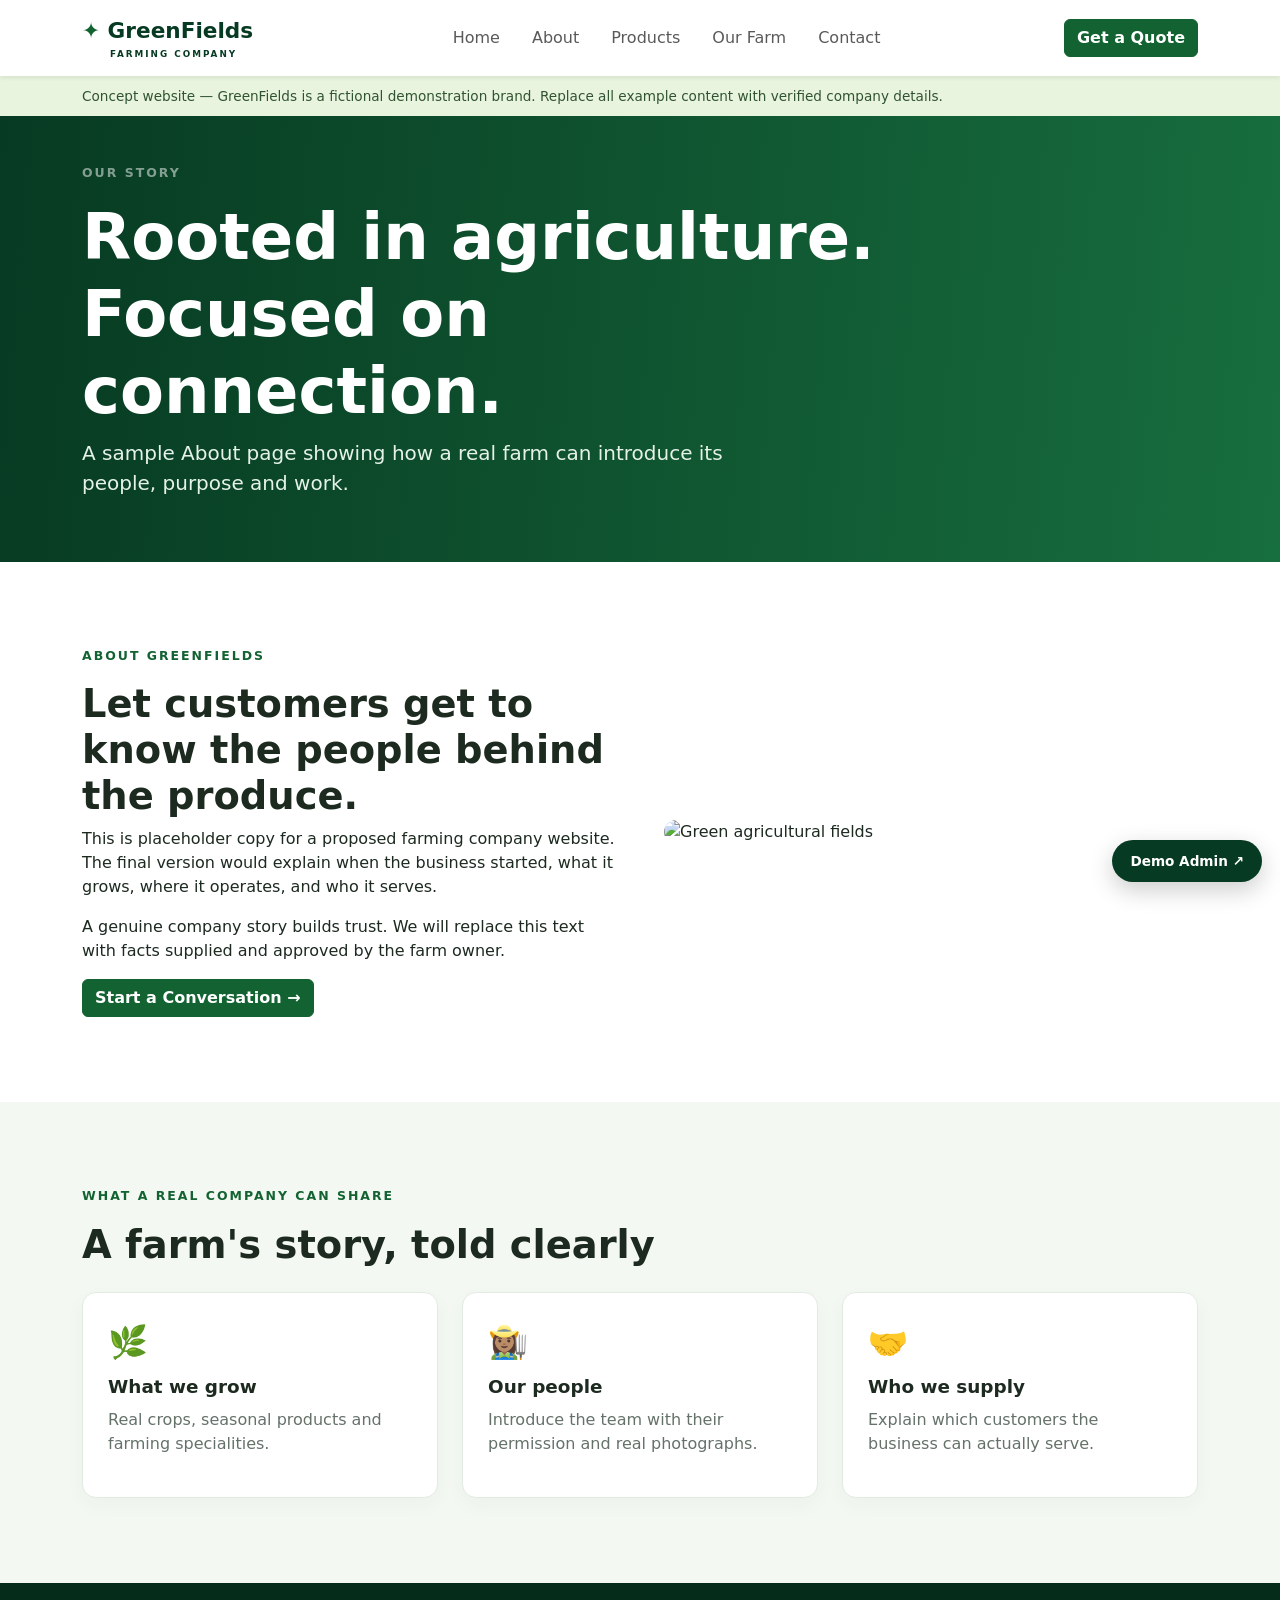
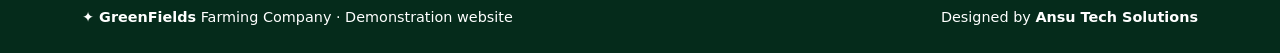
==== about.html @ 90f20acd "Add files via upload" ====
<!doctype html><html lang="en"><head><meta charset="utf-8"><meta name="viewport" content="width=device-width,initial-scale=1"><meta name="description" content="GreenFields Farming Company demonstration website — sample content only."><title>About Us | GreenFields Farming Company</title><link href="https://cdn.jsdelivr.net/npm/bootstrap@5.3.3/dist/css/bootstrap.min.css" rel="stylesheet"><link rel="stylesheet" href="styles.css"></head><body><nav class="navbar navbar-expand-lg bg-white sticky-top shadow-sm"><div class="container"><a class="navbar-brand fw-bold" href="index.html"><span class="leaf">✦</span> GreenFields <small>FARMING COMPANY</small></a><button class="navbar-toggler" type="button" data-bs-toggle="collapse" data-bs-target="#menu" aria-controls="menu" aria-expanded="false" aria-label="Toggle navigation"><span class="navbar-toggler-icon"></span></button><div class="collapse navbar-collapse" id="menu"><ul class="navbar-nav mx-auto gap-lg-3"><li class="nav-item"><a class="nav-link" href="index.html">Home</a></li><li class="nav-item"><a class="nav-link" href="about.html">About</a></li><li class="nav-item"><a class="nav-link" href="products.html">Products</a></li><li class="nav-item"><a class="nav-link" href="farm.html">Our Farm</a></li><li class="nav-item"><a class="nav-link" href="contact.html">Contact</a></li></ul><a href="index.html#contact" class="btn btn-green">Get a Quote</a></div></div></nav><main><div class="demo-ribbon"><div class="container">Concept website — GreenFields is a fictional demonstration brand. Replace all example content with verified company details.</div></div><section class="inner-hero"><div class="container py-5"><p class="section-label text-white-50">OUR STORY</p><h1>Rooted in agriculture.<br>Focused on connection.</h1><p class="lead">A sample About page showing how a real farm can introduce its people, purpose and work.</p></div></section><section class="section"><div class="container"><div class="row align-items-center g-5"><div class="col-lg-6"><p class="section-label">ABOUT GREENFIELDS</p><h2>Let customers get to know the people behind the produce.</h2><p>This is placeholder copy for a proposed farming company website. The final version would explain when the business started, what it grows, where it operates, and who it serves.</p><p>A genuine company story builds trust. We will replace this text with facts supplied and approved by the farm owner.</p><a href="contact.html" class="btn btn-green">Start a Conversation →</a></div><div class="col-lg-6"><img class="feature-photo" src="https://images.unsplash.com/photo-1500382017468-9049fed747ef?auto=format&fit=crop&w=1100&q=85" alt="Green agricultural fields" loading="lazy"></div></div></div></section><section class="section bg-soft"><div class="container"><p class="section-label">WHAT A REAL COMPANY CAN SHARE</p><h2 class="mb-4">A farm's story, told clearly</h2><div class="row g-4"><div class="col-md-4"><div class="info-tile"><span>🌿</span><h3>What we grow</h3><p>Real crops, seasonal products and farming specialities.</p></div></div><div class="col-md-4"><div class="info-tile"><span>👩🏽‍🌾</span><h3>Our people</h3><p>Introduce the team with their permission and real photographs.</p></div></div><div class="col-md-4"><div class="info-tile"><span>🤝</span><h3>Who we supply</h3><p>Explain which customers the business can actually serve.</p></div></div></div></div></section></main><footer class="py-4"><div class="container d-flex flex-wrap justify-content-between gap-2"><span><strong>✦ GreenFields</strong> Farming Company · Demonstration website</span><span>Designed by <strong>Ansu Tech Solutions</strong></span></div></footer><script src="https://cdn.jsdelivr.net/npm/bootstrap@5.3.3/dist/js/bootstrap.bundle.min.js"></script><div class="admin-entry"><a href="admin-login.html" aria-label="Open demonstration admin dashboard">Demo Admin ↗</a></div></body></html>
---- styles.css ----
:root{--green:#126331;--deep:#073a22;--soft:#f4f8f3}html{scroll-behavior:smooth;scroll-padding-top:80px}body{font-family:system-ui,-apple-system,"Segoe UI",sans-serif;color:#1d2a20}.navbar{min-height:76px}.navbar-brand{color:var(--deep);font-size:1.35rem}.navbar-brand small{display:block;font-size:.55rem;letter-spacing:2px;margin-left:28px}.leaf,.text-green{color:var(--green)}.btn-green{background:var(--green);color:white;border:1px solid var(--green);font-weight:600}.btn-green:hover{background:var(--deep);color:#fff}.nav-link{font-weight:500}.hero{background:url('https://images.unsplash.com/photo-1500382017468-9049fed747ef?auto=format&fit=crop&w=1900&q=85') center/cover}.hero-shade{background:linear-gradient(90deg,rgba(0,29,15,.85),rgba(0,30,12,.43))}.min-vh-hero{min-height:520px}.hero h1{font-size:clamp(2.5rem,5vw,4.8rem);font-weight:800;line-height:1.1;color:#fff}.hero .lead{max-width:640px;color:#f2f6f2}.eyebrow,.section-label{font-size:.78rem;font-weight:800;letter-spacing:2px;color:var(--green)}.eyebrow{color:#dcf5de}.benefits{background:white}.benefits p{font-size:.86rem;color:#68736c;margin:.3rem 0 0}.section{padding:85px 0}.section h2{font-weight:800;font-size:clamp(2rem,3vw,2.8rem)}.bg-soft{background:var(--soft)}.bg-deep{background:var(--deep)}.product-card{background:white;border-radius:13px;overflow:hidden;box-shadow:0 8px 26px rgba(17,53,27,.08);height:100%;transition:transform .2s}.product-card:hover{transform:translateY(-5px)}.product-card img{width:100%;height:190px;object-fit:cover}.product-card .content{padding:20px}.product-card h3{font-size:1.15rem;font-weight:750}.product-card p{color:#69736a;font-size:.92rem}.about-photo{width:100%;height:420px;object-fit:cover;border-radius:15px}.audience{border:1px solid #ffffff30;border-radius:12px;padding:23px;height:100%;font-size:2rem}.audience h3{font-size:1.12rem;font-weight:750;margin-top:15px}.audience p{font-size:.85rem;color:#d2e5d7;margin-bottom:0}.quote-form{background:white;border-radius:14px;padding:30px;box-shadow:0 8px 30px #173d2110}.form-control,.form-select{padding:12px}.contact-note{background:#e5f2e7;padding:15px;border-radius:8px;font-size:.9rem}footer{background:#052b1b;color:white;font-size:.9rem}@media(max-width:767px){.section{padding:55px 0}.min-vh-hero{min-height:470px}.about-photo{height:280px}.quote-form{padding:20px}.product-card img{height:155px}}

.catalog-banner{background:linear-gradient(90deg,rgba(2,34,16,.9),rgba(2,34,16,.35)),url('https://images.unsplash.com/photo-1542838132-92c53300491e?auto=format&fit=crop&w=1800&q=85') center/cover}.catalog-banner .container{min-height:235px}.detail-image{width:100%;height:460px;object-fit:cover;border-radius:18px;box-shadow:0 12px 35px #143d2218}@media(max-width:767px){.detail-image{height:300px}}

.demo-ribbon{background:#e9f4df;color:#305331;padding:10px 0;font-size:.85rem}.inner-hero{background:linear-gradient(95deg,#073a22,#176e3e);color:white}.inner-hero h1{font-size:clamp(2.4rem,5vw,4.2rem);font-weight:800;max-width:800px}.inner-hero .lead{max-width:690px;color:#e5f2e8}.farm-hero{background:linear-gradient(90deg,rgba(3,42,20,.91),rgba(3,42,20,.55)),url('https://images.unsplash.com/photo-1500382017468-9049fed747ef?auto=format&fit=crop&w=1600&q=85') center/cover}.feature-photo{width:100%;height:430px;object-fit:cover;border-radius:16px}.gallery-photo{width:100%;height:320px;object-fit:cover;border-radius:15px}.info-tile{height:100%;padding:25px;background:white;border:1px solid #e2ebe2;border-radius:14px;box-shadow:0 7px 20px #143d2109}.info-tile span{font-size:2rem}.info-tile h3{font-size:1.15rem;font-weight:750;margin:10px 0}.info-tile p{color:#657269}.nav-link:hover,.nav-link:focus{color:var(--green)}@media(max-width:767px){.feature-photo{height:280px}.gallery-photo{height:220px}}

.admin-entry{position:fixed;bottom:18px;right:18px;z-index:1050}.admin-entry a{display:block;background:#073a22;color:#fff;text-decoration:none;padding:11px 18px;border-radius:30px;box-shadow:0 8px 24px #0003;font-size:.85rem;font-weight:700}.admin-login-body,.admin-body{background:#f4f7f3}.login-panel{background:white;padding:38px;border-radius:22px;box-shadow:0 18px 65px #0b3a1918;max-width:470px;width:100%}.admin-shell{display:flex;min-height:100vh}.admin-sidebar{width:250px;background:#083b26;color:white;padding:28px 16px;flex-shrink:0;position:sticky;top:0;height:100vh}.admin-logo{font-weight:800;font-size:1.3rem;color:#fff;text-decoration:none;display:block;margin:5px 10px 40px}.admin-logo small{display:block;font-size:.55rem;letter-spacing:2px;margin-left:25px}.sidebar-label{color:#9bc5ab;font-size:.7rem;letter-spacing:2px;margin:0 12px 15px}.side-link{display:block;padding:13px 14px;border-radius:10px;color:#cce3d5;text-decoration:none;margin:4px 0}.side-link:hover,.side-link.active{background:#1b6340;color:#fff}.sidebar-foot{position:absolute;bottom:30px;left:28px;color:#a9cdb7;font-size:.75rem}.admin-main{padding:38px 4%;flex:1;min-width:0;max-width:1500px}.admin-top{display:flex;justify-content:space-between;align-items:center;margin-bottom:24px;gap:15px}.admin-top h1{font-size:2.15rem;font-weight:800;margin:6px 0}.admin-avatar{background:#d9eadb;color:#135b34;padding:14px;border-radius:50%;font-weight:800}.stat-card,.admin-table-wrap,.admin-product,.activity-card{background:#fff;border:1px solid #e3ece4;border-radius:15px;box-shadow:0 5px 18px #143d2108}.stat-card{padding:24px}.stat-card span,.stat-card small{display:block;color:#64766a;font-size:.83rem}.stat-card strong{display:block;font-size:2.4rem;color:#0e5131;margin:8px 0}.admin-section{margin-top:40px;scroll-margin-top:20px}.admin-section h2{font-size:1.35rem;font-weight:800}.admin-table-wrap{overflow:hidden}.admin-table-wrap th{background:#f1f7f1;font-size:.8rem;color:#526b58;padding:15px}.admin-table-wrap td{padding:14px;font-size:.86rem}.status-select{min-width:118px}.admin-product{padding:23px;height:100%}.admin-product h3{font-size:1.12rem;font-weight:750}.admin-product p{color:#68776c;font-size:.87rem}.admin-product a{color:#126331;font-weight:650}.activity-card{padding:20px}.activity-item{padding:13px;border-bottom:1px solid #edf1ed}.activity-item:last-child{border:0}.activity-item strong,.activity-item small{display:block}.activity-item small{color:#718077;margin-top:5px}@media(max-width:900px){.admin-shell{display:block}.admin-sidebar{width:100%;height:auto;position:static;padding:15px}.admin-logo{margin:0 0 12px}.sidebar-label,.sidebar-foot{display:none}.side-link{display:inline-block;padding:9px;margin:2px}.admin-main{padding:25px 16px}.admin-top h1{font-size:1.65rem}}
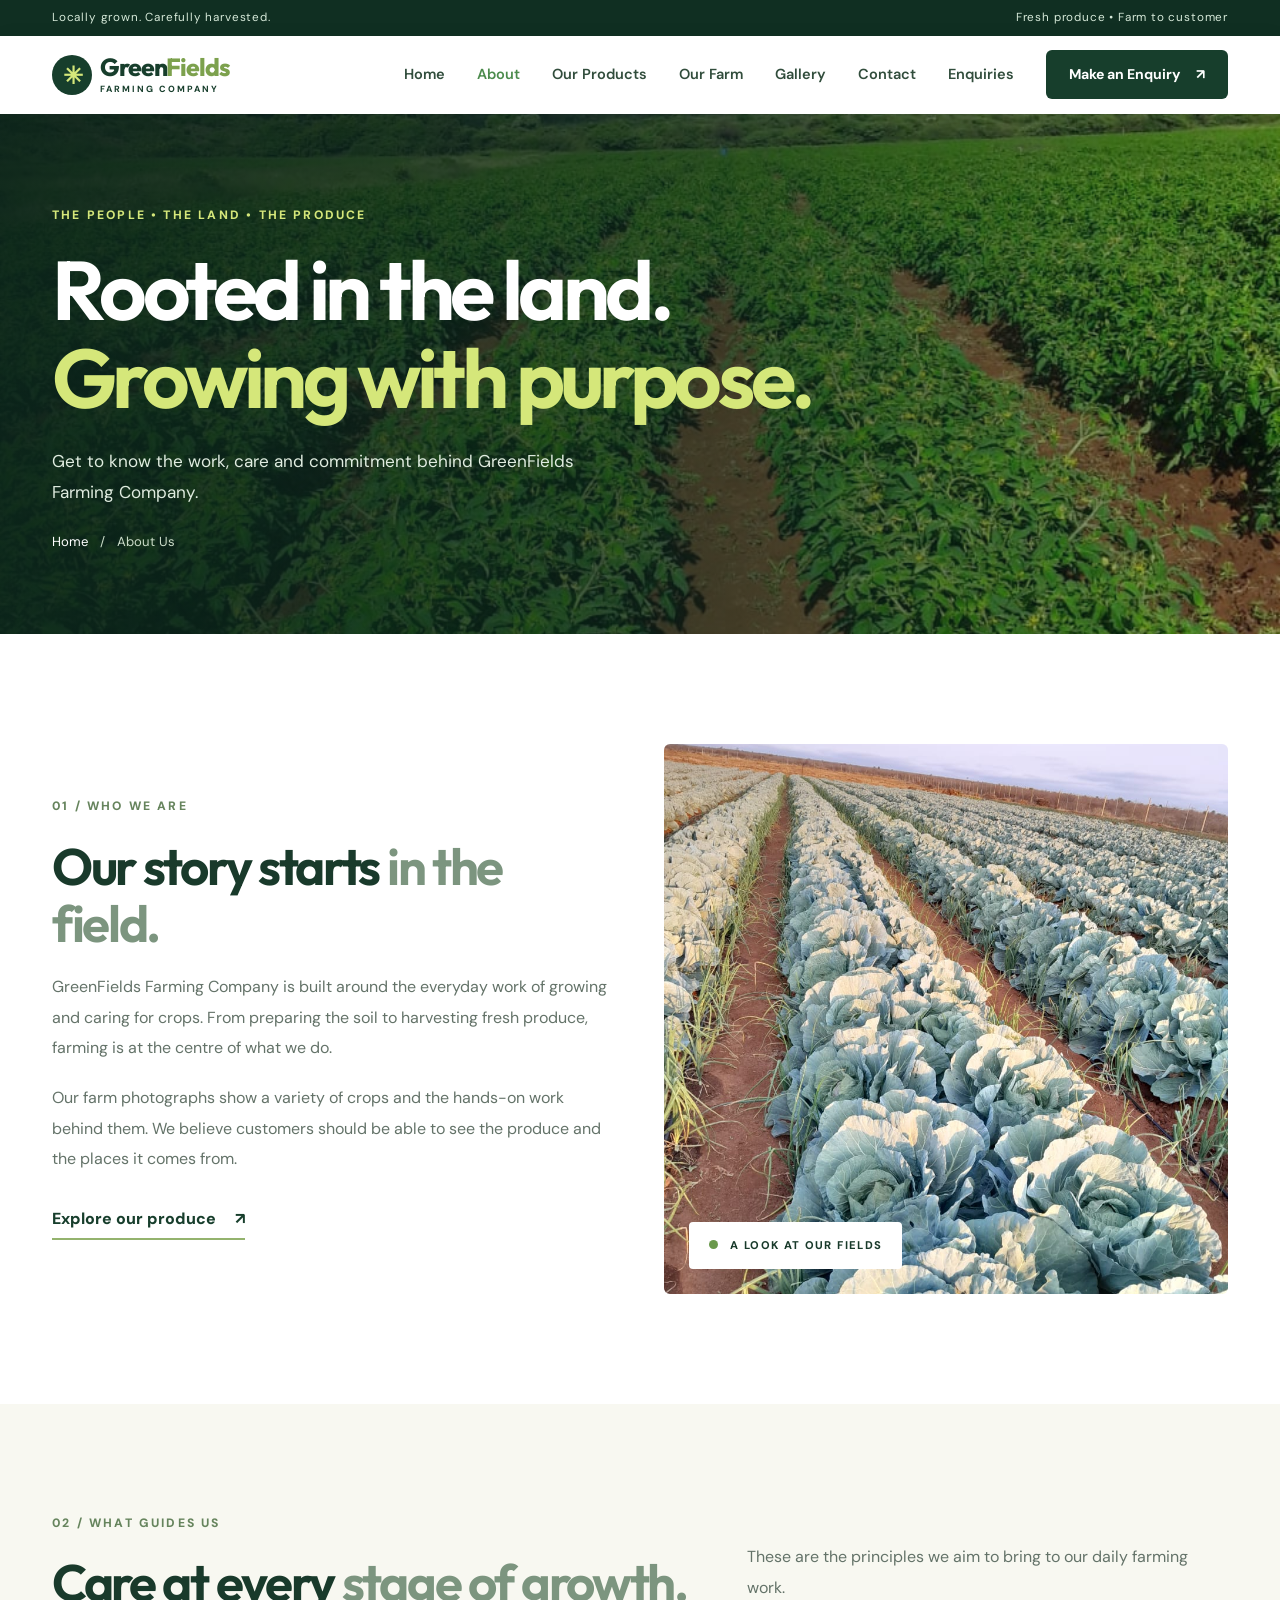
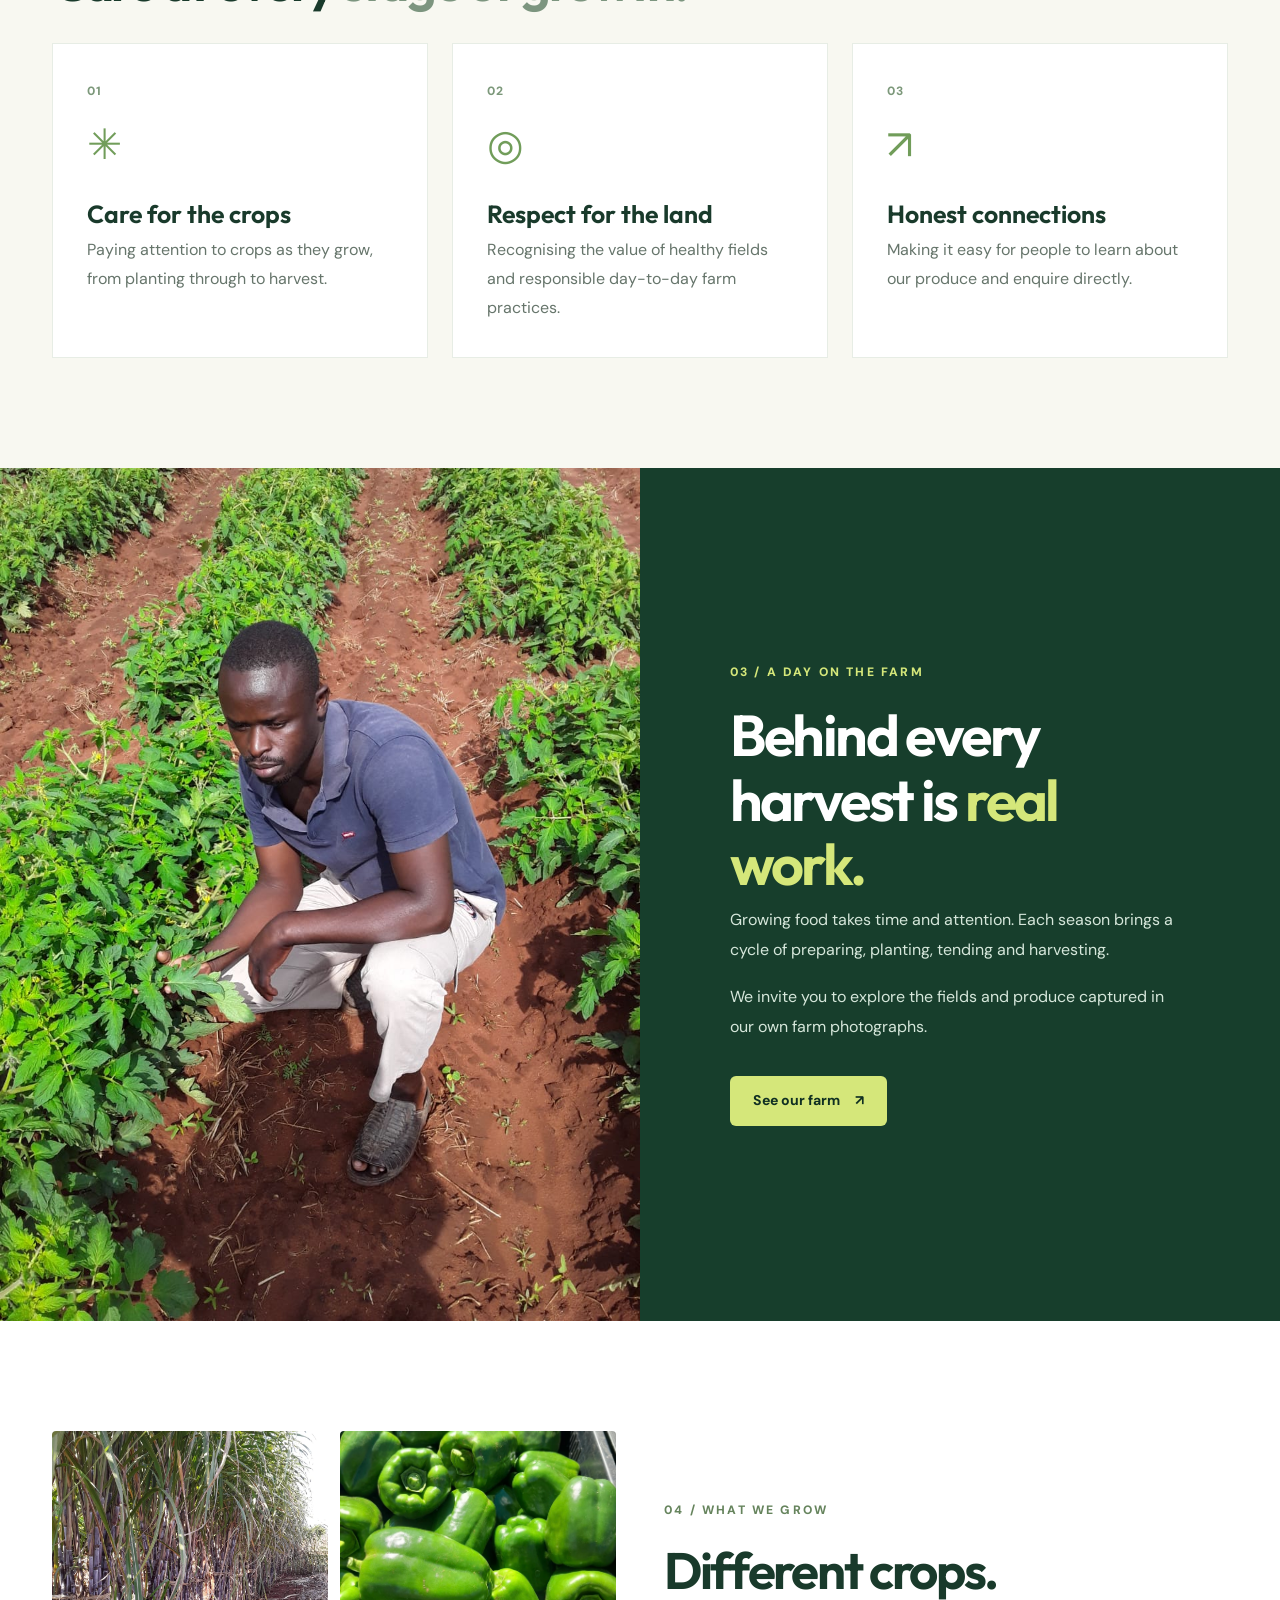
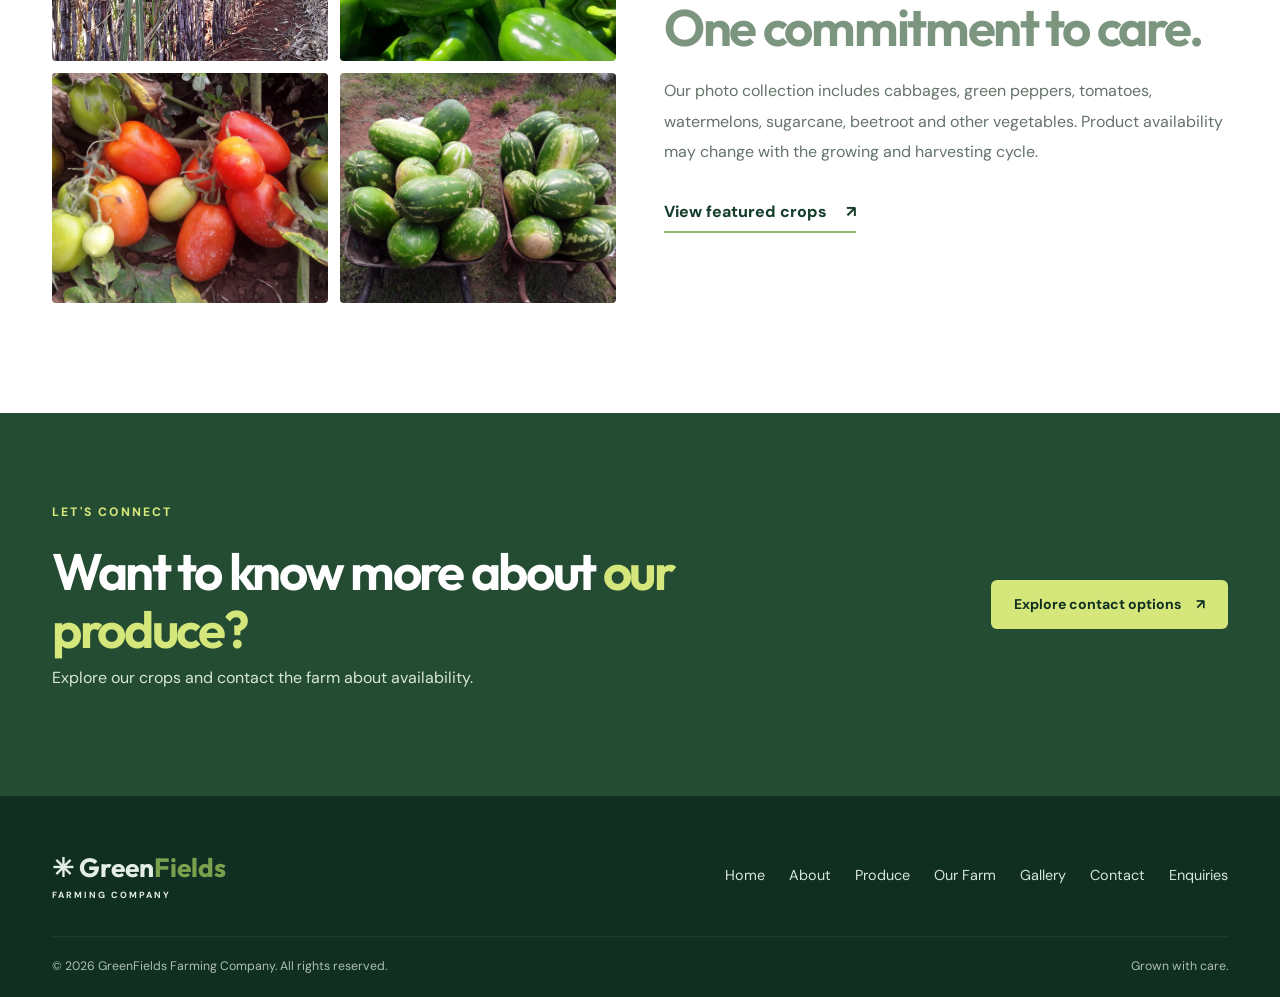
==== commit 77c908aa: "Add files via upload" ====
--- a/about.html
+++ b/about.html
@@ -1 +1,13 @@
-<!doctype html><html lang="en"><head><meta charset="utf-8"><meta name="viewport" content="width=device-width,initial-scale=1"><meta name="description" content="GreenFields Farming Company demonstration website — sample content only."><title>About Us | GreenFields Farming Company</title><link href="https://cdn.jsdelivr.net/npm/bootstrap@5.3.3/dist/css/bootstrap.min.css" rel="stylesheet"><link rel="stylesheet" href="styles.css"></head><body><nav class="navbar navbar-expand-lg bg-white sticky-top shadow-sm"><div class="container"><a class="navbar-brand fw-bold" href="index.html"><span class="leaf">✦</span> GreenFields <small>FARMING COMPANY</small></a><button class="navbar-toggler" type="button" data-bs-toggle="collapse" data-bs-target="#menu" aria-controls="menu" aria-expanded="false" aria-label="Toggle navigation"><span class="navbar-toggler-icon"></span></button><div class="collapse navbar-collapse" id="menu"><ul class="navbar-nav mx-auto gap-lg-3"><li class="nav-item"><a class="nav-link" href="index.html">Home</a></li><li class="nav-item"><a class="nav-link" href="about.html">About</a></li><li class="nav-item"><a class="nav-link" href="products.html">Products</a></li><li class="nav-item"><a class="nav-link" href="farm.html">Our Farm</a></li><li class="nav-item"><a class="nav-link" href="contact.html">Contact</a></li></ul><a href="index.html#contact" class="btn btn-green">Get a Quote</a></div></div></nav><main><div class="demo-ribbon"><div class="container">Concept website — GreenFields is a fictional demonstration brand. Replace all example content with verified company details.</div></div><section class="inner-hero"><div class="container py-5"><p class="section-label text-white-50">OUR STORY</p><h1>Rooted in agriculture.<br>Focused on connection.</h1><p class="lead">A sample About page showing how a real farm can introduce its people, purpose and work.</p></div></section><section class="section"><div class="container"><div class="row align-items-center g-5"><div class="col-lg-6"><p class="section-label">ABOUT GREENFIELDS</p><h2>Let customers get to know the people behind the produce.</h2><p>This is placeholder copy for a proposed farming company website. The final version would explain when the business started, what it grows, where it operates, and who it serves.</p><p>A genuine company story builds trust. We will replace this text with facts supplied and approved by the farm owner.</p><a href="contact.html" class="btn btn-green">Start a Conversation →</a></div><div class="col-lg-6"><img class="feature-photo" src="https://images.unsplash.com/photo-1500382017468-9049fed747ef?auto=format&fit=crop&w=1100&q=85" alt="Green agricultural fields" loading="lazy"></div></div></div></section><section class="section bg-soft"><div class="container"><p class="section-label">WHAT A REAL COMPANY CAN SHARE</p><h2 class="mb-4">A farm's story, told clearly</h2><div class="row g-4"><div class="col-md-4"><div class="info-tile"><span>🌿</span><h3>What we grow</h3><p>Real crops, seasonal products and farming specialities.</p></div></div><div class="col-md-4"><div class="info-tile"><span>👩🏽‍🌾</span><h3>Our people</h3><p>Introduce the team with their permission and real photographs.</p></div></div><div class="col-md-4"><div class="info-tile"><span>🤝</span><h3>Who we supply</h3><p>Explain which customers the business can actually serve.</p></div></div></div></div></section></main><footer class="py-4"><div class="container d-flex flex-wrap justify-content-between gap-2"><span><strong>✦ GreenFields</strong> Farming Company · Demonstration website</span><span>Designed by <strong>Ansu Tech Solutions</strong></span></div></footer><script src="https://cdn.jsdelivr.net/npm/bootstrap@5.3.3/dist/js/bootstrap.bundle.min.js"></script><div class="admin-entry"><a href="admin-login.html" aria-label="Open demonstration admin dashboard">Demo Admin ↗</a></div></body></html>+<!doctype html>
+<html lang="en"><head><meta charset="utf-8"><meta name="viewport" content="width=device-width, initial-scale=1"><meta name="theme-color" content="#173e2c"><meta name="description" content="Get to know GreenFields Farming Company, our fields, crops and approach to farming."><title>About Us | GreenFields Farming Company</title><link rel="preconnect" href="https://fonts.googleapis.com"><link rel="preconnect" href="https://fonts.gstatic.com" crossorigin><link href="https://fonts.googleapis.com/css2?family=DM+Sans:wght@400;500;600;700&family=Outfit:wght@400;500;600;700;800&display=swap" rel="stylesheet"><link href="https://cdn.jsdelivr.net/npm/bootstrap@5.3.3/dist/css/bootstrap.min.css" rel="stylesheet"><link rel="stylesheet" href="assets/css/styles.css"></head>
+<body><a class="skip-link" href="#main">Skip to content</a>
+<div class="topbar"><div class="container d-flex justify-content-between align-items-center"><span>Locally grown. Carefully harvested.</span><span class="d-none d-sm-inline">Fresh produce • Farm to customer</span></div></div>
+<nav class="navbar navbar-expand-lg sticky-top" aria-label="Main navigation"><div class="container"><a class="navbar-brand d-flex align-items-center gap-2" href="index.html"><span class="brand-icon" aria-hidden="true">✳</span><span>Green<span class="brand-accent">Fields</span><small>FARMING COMPANY</small></span></a><button class="navbar-toggler" type="button" data-bs-toggle="collapse" data-bs-target="#mainNav" aria-controls="mainNav" aria-expanded="false" aria-label="Toggle navigation"><span class="navbar-toggler-icon"></span></button><div class="collapse navbar-collapse" id="mainNav"><ul class="navbar-nav ms-auto align-items-lg-center gap-lg-3"><li class="nav-item"><a class="nav-link" href="index.html">Home</a></li><li class="nav-item"><a class="nav-link active" aria-current="page" href="about.html">About</a></li><li class="nav-item"><a class="nav-link" href="products.html">Our Products</a></li><li class="nav-item"><a class="nav-link" href="farm.html">Our Farm</a></li><li class="nav-item"><a class="nav-link" href="gallery.html">Gallery</a></li><li class="nav-item"><a class="nav-link" href="contact.html">Contact</a></li><li class="nav-item"><a class="nav-link" href="enquiries.html">Enquiries</a></li></ul><a class="btn btn-green ms-lg-4 mt-3 mt-lg-0" href="contact.html#enquiry">Make an Enquiry <span aria-hidden="true">↗</span></a></div></div></nav>
+<main id="main">
+<section class="about-hero"><img src="assets/images/farm-rows.jpg" alt="Rows of crops on the GreenFields farm"><div class="about-hero-shade"></div><div class="container about-hero-inner"><p class="eyebrow light">THE PEOPLE • THE LAND • THE PRODUCE</p><h1>Rooted in the land.<br><em>Growing with purpose.</em></h1><p>Get to know the work, care and commitment behind GreenFields Farming Company.</p><nav aria-label="Breadcrumb"><a href="index.html">Home</a><span aria-hidden="true"> / </span><span aria-current="page">About Us</span></nav></div></section>
+<section class="section-pad"><div class="container"><div class="row align-items-center g-5"><div class="col-lg-6"><p class="eyebrow">01 / WHO WE ARE</p><h2>Our story starts <span>in the field.</span></h2><p class="section-copy">GreenFields Farming Company is built around the everyday work of growing and caring for crops. From preparing the soil to harvesting fresh produce, farming is at the centre of what we do.</p><p class="section-copy">Our farm photographs show a variety of crops and the hands-on work behind them. We believe customers should be able to see the produce and the places it comes from.</p><a class="text-link" href="products.html">Explore our produce <span aria-hidden="true">↗</span></a></div><div class="col-lg-6"><div class="about-photo-wrap"><img src="assets/images/hero-cabbage.jpg" alt="Rows of mature cabbages in the field" loading="lazy"><div class="photo-label"><span class="label-dot"></span> A LOOK AT OUR FIELDS</div></div></div></div></div></section>
+<section class="section-pad about-values"><div class="container"><div class="row align-items-end g-3 mb-4"><div class="col-lg-7"><p class="eyebrow">02 / WHAT GUIDES US</p><h2>Care at every <span>stage of growth.</span></h2></div><div class="col-lg-5"><p class="section-copy">These are the principles we aim to bring to our daily farming work.</p></div></div><div class="row g-4"><div class="col-md-4"><article class="value-card"><span class="value-number">01</span><div class="value-symbol" aria-hidden="true">✳</div><h3>Care for the crops</h3><p>Paying attention to crops as they grow, from planting through to harvest.</p></article></div><div class="col-md-4"><article class="value-card"><span class="value-number">02</span><div class="value-symbol" aria-hidden="true">◎</div><h3>Respect for the land</h3><p>Recognising the value of healthy fields and responsible day-to-day farm practices.</p></article></div><div class="col-md-4"><article class="value-card"><span class="value-number">03</span><div class="value-symbol" aria-hidden="true">↗</div><h3>Honest connections</h3><p>Making it easy for people to learn about our produce and enquire directly.</p></article></div></div></div></section>
+<section class="about-image-story"><div class="story-photo"><img src="assets/images/farmer.jpg" alt="Farm worker caring for crops" loading="lazy"></div><div class="story-copy"><p class="eyebrow light">03 / A DAY ON THE FARM</p><h2>Behind every harvest is <em>real work.</em></h2><p>Growing food takes time and attention. Each season brings a cycle of preparing, planting, tending and harvesting.</p><p>We invite you to explore the fields and produce captured in our own farm photographs.</p><a class="btn btn-lime" href="farm.html">See our farm <span aria-hidden="true">↗</span></a></div></section>
+<section class="section-pad"><div class="container"><div class="row align-items-center g-5"><div class="col-lg-6 order-lg-2"><p class="eyebrow">04 / WHAT WE GROW</p><h2>Different crops.<br><span>One commitment to care.</span></h2><p class="section-copy">Our photo collection includes cabbages, green peppers, tomatoes, watermelons, sugarcane, beetroot and other vegetables. Product availability may change with the growing and harvesting cycle.</p><a href="products.html" class="text-link">View featured crops <span aria-hidden="true">↗</span></a></div><div class="col-lg-6 order-lg-1"><div class="about-crop-grid"><img src="assets/images/sugarcane.jpg" alt="Sugarcane growing in the field" loading="lazy"><img src="assets/images/peppers.jpg" alt="Fresh green peppers after harvest" loading="lazy"><img src="assets/images/tomatoes.jpg" alt="Tomatoes growing on the plant" loading="lazy"><img src="assets/images/watermelons.jpg" alt="Harvested watermelons" loading="lazy"></div></div></div></div></section>
+<section class="contact-section"><div class="container"><div class="row align-items-center g-4"><div class="col-lg-8"><p class="eyebrow light">LET'S CONNECT</p><h2>Want to know more about <em>our produce?</em></h2><p>Explore our crops and contact the farm about availability.</p></div><div class="col-lg-4 text-lg-end"><a class="btn btn-lime" href="contact.html">Explore contact options <span aria-hidden="true">↗</span></a></div></div></div></section>
+</main><footer><div class="container"><div class="d-flex flex-column flex-md-row justify-content-between gap-3 align-items-md-center"><div class="footer-brand">✳ Green<span>Fields</span><small>FARMING COMPANY</small></div><div class="footer-links"><a href="index.html">Home</a><a href="about.html">About</a><a href="products.html">Produce</a><a href="farm.html">Our Farm</a><a href="gallery.html">Gallery</a><a href="contact.html">Contact</a><a href="enquiries.html">Enquiries</a></div></div><hr><div class="d-flex flex-column flex-md-row justify-content-between gap-2 footer-bottom"><span>© <span id="year"></span> GreenFields Farming Company. All rights reserved.</span><span>Grown with care.</span></div></div></footer><script src="https://cdn.jsdelivr.net/npm/bootstrap@5.3.3/dist/js/bootstrap.bundle.min.js"></script><script src="assets/js/main.js"></script></body></html>
--- a/assets/css/styles.css
+++ b/assets/css/styles.css
@@ -0,0 +1,25 @@
+:root{--green:#173e2c;--deep:#102f22;--lime:#d5e77a;--cream:#f8f8f1;--muted:#66756b;--ink:#193a2b}*{box-sizing:border-box}html{scroll-behavior:smooth;scroll-padding-top:90px}body{font-family:'DM Sans',sans-serif;color:var(--ink);background:#fff}h1,h2,h3,.navbar-brand{font-family:Outfit,sans-serif}h2{font-size:clamp(2.2rem,4vw,3.9rem);font-weight:650;letter-spacing:-.045em;line-height:1.12}h2 span{color:#7c957f}a{text-decoration:none}.container{max-width:1200px}.topbar{background:var(--deep);color:#d6e9d9;font-size:.73rem;letter-spacing:.07em;padding:9px 0}.navbar{background:#fff;box-shadow:0 3px 20px #102f2210;padding:14px 0}.navbar-brand{font-size:1.55rem;font-weight:750;letter-spacing:-.045em;color:var(--green);line-height:1}.brand-icon{background:var(--green);color:var(--lime);height:40px;width:40px;display:grid;place-items:center;border-radius:50%;font-size:1.5rem}.brand-accent,.footer-brand span{color:#7ca14d}.navbar-brand small,.footer-brand small{display:block;font-family:'DM Sans',sans-serif;font-size:.56rem;font-weight:700;letter-spacing:.22em;margin-top:5px}.nav-link{color:#314d3c;font-size:.91rem;font-weight:600}.nav-link:hover,.nav-link.active{color:#4b8b4c!important}.btn{border-radius:6px;font-weight:700;font-size:.88rem;padding:13px 22px;transition:transform .2s,background .2s}.btn:hover{transform:translateY(-2px)}.btn-green{background:var(--green);color:white}.btn-green:hover{background:#24583d;color:white}.btn-lime{background:var(--lime);color:var(--deep)}.btn-lime:hover{background:#e7f5a2;color:var(--deep)}.btn-outline-light-custom{border:1px solid #ffffffaa;color:#fff}.btn-outline-light-custom:hover{background:white;color:var(--deep)}.btn span{margin-left:12px}.hero{min-height:660px;height:min(82vh,820px);position:relative;display:flex;align-items:center;color:#fff}.hero-image,.hero-shade{position:absolute;inset:0;width:100%;height:100%}.hero-image{object-fit:cover;object-position:center 45%}.hero-shade{background:linear-gradient(90deg,#0b241bdd 0%,#0b241ba6 43%,#0b241b25 100%),linear-gradient(0deg,#0b241b7d,transparent 30%)}.hero-content{position:relative;z-index:1;padding-bottom:35px}.eyebrow{font-size:.76rem;font-weight:800;letter-spacing:.18em;color:#66845d;margin-bottom:22px}.eyebrow.light{color:var(--lime)}.eyebrow-line{display:inline-block;width:23px;height:2px;background:var(--lime);vertical-align:middle;margin-right:8px}.hero h1{font-size:clamp(3.3rem,7.2vw,6.8rem);font-weight:650;line-height:1.02;letter-spacing:-.065em;margin-bottom:24px}.hero h1 em,.farm-content h2 em,.contact-section h2 em{color:var(--lime);font-style:normal}.hero-description{max-width:520px;color:#e0e9e0;font-size:1.13rem;line-height:1.75;margin-bottom:34px}.hero-footer{position:absolute;bottom:28px;left:0;right:0;z-index:1;font-size:.69rem;letter-spacing:.16em;color:#d5e4d6}.hero-footer a{color:inherit}.intro-strip{background:var(--cream)}.strip-item{display:flex;align-items:center;gap:20px;padding:28px 30px;border-right:1px solid #e0e6db}.strip-item:last-child{border:0}.strip-icon{color:#4d8652;font-size:2rem}.strip-item strong{font-family:Outfit,sans-serif;font-size:1.08rem}.strip-item p{font-size:.82rem;color:var(--muted);margin:3px 0 0}.section-pad{padding:110px 0}.about-photo-wrap{position:relative}.about-photo-wrap img{display:block;width:100%;height:550px;object-fit:cover;border-radius:6px}.photo-label{position:absolute;bottom:25px;left:25px;background:#fff;padding:15px 20px;border-radius:4px;font-size:.7rem;font-weight:800;letter-spacing:.12em}.label-dot{display:inline-block;background:#6a994c;width:9px;height:9px;border-radius:50%;margin-right:8px}.section-copy{font-size:1rem;line-height:1.9;color:#647369;margin-top:20px}.text-link{color:var(--green);font-weight:800;display:inline-block;border-bottom:2px solid #94b36e;padding-bottom:7px;margin-top:16px}.text-link span{margin-left:15px}.produce-section{background:var(--cream)}.section-heading{margin-bottom:40px}.product-card{background:white;border-radius:6px;overflow:hidden;height:100%;box-shadow:0 6px 25px #1c3e2610;transition:transform .2s}.product-card:hover{transform:translateY(-5px)}.product-card img{width:100%;height:270px;object-fit:cover}.product-card-body{padding:23px 24px 26px}.product-card-body>span{color:#8a9b83;font-size:.67rem;letter-spacing:.13em;font-weight:800}.product-card h3{font-size:1.55rem;font-weight:650;margin:8px 0 13px}.product-card a{color:#437749;font-size:.86rem;font-weight:800}.farm-section{display:grid;grid-template-columns:1fr 1fr;min-height:550px;background:var(--green)}.farm-visual img{height:100%;width:100%;object-fit:cover}.farm-content{padding:90px clamp(30px,8vw,125px);color:white;display:flex;flex-direction:column;align-items:flex-start;justify-content:center}.farm-content h2{font-size:clamp(2.8rem,5vw,5.2rem);margin-bottom:22px}.farm-content p:not(.eyebrow){color:#d3e3d8;line-height:1.8;max-width:480px}.farm-content .btn{margin-top:20px}.harvest-photo{width:100%;height:470px;object-fit:cover;border-radius:6px}.contact-section{padding:90px 0;background:#244c33;color:#fff}.contact-section h2{max-width:720px}.contact-section p:not(.eyebrow){color:#d7e6d9}footer{background:var(--deep);color:#e4eee4;padding:55px 0 22px}.footer-brand{font:700 1.65rem Outfit,sans-serif}.footer-links{display:flex;flex-wrap:wrap;gap:24px}.footer-links a{color:#d7e7da;font-size:.9rem}footer hr{border-color:#ffffff3b;margin:35px 0 20px}.footer-bottom{color:#aebfb1;font-size:.77rem}.skip-link{position:absolute;left:-9999px;top:0;z-index:9999;background:white;color:black;padding:12px}.skip-link:focus{left:0}@media(max-width:991px){.farm-section{grid-template-columns:1fr}.farm-visual img{height:400px}.farm-content{padding:65px 35px}.hero{min-height:600px}.strip-item{padding:22px 15px}.about-photo-wrap img{height:420px}}@media(max-width:767px){.section-pad{padding:70px 0}.hero{min-height:610px;height:auto}.hero-content{padding-top:80px;padding-bottom:95px}.hero h1{font-size:clamp(3rem,13vw,4.5rem)}.hero-footer{font-size:.56rem}.strip-item{border-right:0;border-bottom:1px solid #e0e6db}.about-photo-wrap img,.harvest-photo{height:350px}.product-card img{height:245px}.contact-section{padding:65px 0}.topbar{font-size:.65rem}}@media(prefers-reduced-motion:reduce){html{scroll-behavior:auto}*,*:before,*:after{transition:none!important}}
+
+/* PAGE 2: ABOUT US */
+.about-hero{min-height:520px;position:relative;display:flex;align-items:center;color:#fff;overflow:hidden}.about-hero>img,.about-hero-shade{position:absolute;inset:0;width:100%;height:100%}.about-hero>img{object-fit:cover;object-position:center 52%}.about-hero-shade{background:linear-gradient(90deg,#0b241bf0,#0b241ba8 58%,#0b241b44)}.about-hero-inner{position:relative;z-index:1;padding-top:75px;padding-bottom:65px}.about-hero h1{font-family:Outfit,sans-serif;font-size:clamp(3rem,6.5vw,6rem);font-weight:650;letter-spacing:-.055em;line-height:1.06}.about-hero h1 em,.story-copy h2 em{font-style:normal;color:var(--lime)}.about-hero p:not(.eyebrow){max-width:560px;color:#e0ece0;line-height:1.8;font-size:1.07rem;margin:24px 0}.about-hero nav{font-size:.82rem;color:#cbdcc9}.about-hero nav a{color:#fff}.about-hero nav span{margin-left:8px}.about-values{background:var(--cream)}.value-card{background:#fff;border:1px solid #e7ede5;padding:34px;min-height:290px;height:100%;position:relative}.value-number{font-size:.75rem;letter-spacing:.12em;color:#7c987a;font-weight:800}.value-symbol{font-size:2.6rem;color:#719d5a;margin:12px 0 22px}.value-card h3{font-size:1.55rem;font-weight:650}.value-card p{color:var(--muted);line-height:1.8;margin-bottom:0}.about-image-story{display:grid;grid-template-columns:1fr 1fr;background:var(--green);color:#fff}.story-photo img{display:block;width:100%;height:100%;min-height:540px;object-fit:cover}.story-copy{padding:90px clamp(35px,7vw,110px);align-self:center}.story-copy h2{font-size:clamp(2.7rem,4.5vw,4.7rem)}.story-copy p:not(.eyebrow){color:#d6e7db;line-height:1.9}.story-copy .btn{margin-top:18px}.about-crop-grid{display:grid;grid-template-columns:1fr 1fr;gap:12px}.about-crop-grid img{width:100%;height:230px;object-fit:cover;border-radius:4px}@media(max-width:991px){.about-image-story{grid-template-columns:1fr}.story-photo img{height:390px;min-height:0}.story-copy{padding:65px 35px}}@media(max-width:575px){.about-hero{min-height:490px}.about-crop-grid img{height:150px}.value-card{min-height:0}}
+
+/* PAGE 3: PRODUCT CATALOG */
+.catalog-hero{min-height:490px;position:relative;display:flex;align-items:center;color:#fff;overflow:hidden}.catalog-hero>img,.catalog-hero-overlay{position:absolute;inset:0;width:100%;height:100%}.catalog-hero>img{object-fit:cover}.catalog-hero-overlay{background:linear-gradient(90deg,#102b21f0,#102b21a0 65%,#102b2155)}.catalog-hero-content{position:relative;z-index:1;padding:75px 12px}.catalog-hero h1{font-size:clamp(3.3rem,7vw,6.3rem);font-weight:700;letter-spacing:-.06em;line-height:1.02}.catalog-hero h1 em,.catalog-cta h2 em{font-style:normal;color:var(--lime)}.catalog-hero p:not(.eyebrow){max-width:560px;line-height:1.8;color:#e4eee5;margin:25px 0}.catalog-hero nav{font-size:.83rem;color:#d0e3d2}.catalog-hero nav a{color:white}.catalog-hero nav span{margin:0 12px}.catalog-section{background:var(--cream)}.catalog-search{border:1px solid #d6e1d6;padding:16px;border-radius:5px}.catalog-search:focus{border-color:#39734d;box-shadow:0 0 0 3px #39734d22}.catalog-toolbar{border-bottom:1px solid #dce4d8;padding:20px 0}.catalog-filters{display:flex;flex-wrap:wrap;gap:8px}.catalog-filter{border:1px solid #cbdacb;border-radius:100px;background:white;padding:10px 17px;font-size:.85rem;font-weight:700;color:#355640}.catalog-filter:hover,.catalog-filter.is-active{background:var(--green);border-color:var(--green);color:#fff}.catalog-count{font-size:.83rem;color:var(--muted)}.catalog-card{background:white;border:1px solid #e6ede5;border-radius:7px;overflow:hidden;box-shadow:0 8px 30px #1439240a;transition:transform .2s,box-shadow .2s}.catalog-card:hover{transform:translateY(-5px);box-shadow:0 15px 40px #14392418}.catalog-photo{position:relative;overflow:hidden}.catalog-photo img{width:100%;height:260px;object-fit:cover;display:block;transition:transform .35s}.catalog-card:hover img{transform:scale(1.04)}.catalog-tag{position:absolute;top:17px;left:17px;background:#f5f9ed;color:#2a5336;font-size:.7rem;font-weight:800;border-radius:3px;padding:8px 11px}.catalog-info{padding:25px}.catalog-kicker{text-transform:uppercase;font-size:.7rem;letter-spacing:.15em;color:#7a9675;font-weight:800}.catalog-info h2{font-size:1.65rem;letter-spacing:-.03em}.catalog-info>p:not(.catalog-kicker){font-size:.92rem;line-height:1.7;color:#637266;min-height:50px}.catalog-action{font-weight:800;color:#2e6841;display:flex;justify-content:space-between;border-top:1px solid #e8eee7;padding-top:16px;margin-top:20px;font-size:.88rem}.catalog-action:hover{color:#173e2c}.catalog-empty{text-align:center;padding:65px 20px}.catalog-feature{background:#173e2c;color:white}.catalog-feature img{width:100%;height:100%;min-height:430px;object-fit:cover}.catalog-feature-text{padding:75px clamp(30px,5vw,80px)}.catalog-feature-text h2 span{color:var(--lime)}.catalog-feature-text p:not(.eyebrow){color:#d6e7db;line-height:1.85;margin:25px 0}.catalog-cta{background:#244c33;color:white;padding:85px 0}.catalog-cta h2{margin-bottom:15px}.catalog-cta p:not(.eyebrow){color:#d8e7dc;margin:0}.catalog-cta .btn{white-space:normal}@media(max-width:767px){.catalog-hero{min-height:420px}.catalog-hero-content{padding:65px 12px}.catalog-photo img{height:235px}.catalog-feature img{min-height:290px;height:290px}.catalog-feature-text{padding:60px 25px}}
+
+/* Page 4: individual produce details */
+.detail-heading{background:#f4f7ee;padding:62px 0 52px}.detail-breadcrumb{font-size:.86rem;color:#6a756b;margin-bottom:38px}.detail-breadcrumb a{color:#375e43;text-decoration:none}.detail-breadcrumb span{font-weight:700;color:#243b2c}.detail-heading h1{font-size:clamp(3rem,7vw,6rem);letter-spacing:-.055em;color:#173e2c;font-weight:800;margin:0 0 10px}.detail-heading p:last-child{color:#627064;max-width:540px}.detail-section{padding:75px 0 95px}.detail-image-frame{position:relative;border-radius:24px;overflow:hidden;background:#e3e8dc}.detail-image-frame img{display:block;width:100%;height:520px;object-fit:cover}.detail-photo-label{position:absolute;bottom:18px;left:18px;background:#fff;padding:10px 15px;border-radius:50px;font-size:.72rem;font-weight:800;letter-spacing:.1em;color:#234f34}.detail-caption{color:#68766c;font-size:.85rem;margin-top:14px}.detail-info{padding:14px 0}.detail-pill{display:inline-block;border-radius:30px;padding:9px 16px;background:#e9f4dc;color:#38652e;font-size:.78rem;font-weight:800;text-transform:uppercase;letter-spacing:.07em}.detail-info h2{font-size:clamp(2rem,3vw,3.1rem);line-height:1.08;color:#173e2c;margin:22px 0}.detail-info>p{color:#596a60;line-height:1.8}.detail-divider{height:1px;background:#dce6d8;margin:30px 0 12px}.detail-fact{display:flex;justify-content:space-between;gap:20px;padding:17px 0;border-bottom:1px solid #e4e9e0;font-size:.9rem}.detail-fact span{color:#69776c}.detail-fact strong{text-align:right;color:#173e2c}.detail-enquire{display:block;text-align:center;margin-top:32px;padding:16px}.detail-note{font-size:.79rem;margin-top:15px}.detail-process{background:#173e2c;padding:75px 0;color:white}.detail-process h2{font-size:clamp(2.4rem,4vw,4rem);line-height:1.08}.detail-process h2 em{color:#c8e888;font-style:normal}.detail-process p:not(.eyebrow){color:#d6e4d8;max-width:400px;line-height:1.8}.detail-process img{width:100%;height:330px;object-fit:cover;border-radius:18px}.detail-more h2{font-size:clamp(2rem,3.6vw,3rem);color:#173e2c}.detail-more h2 span{color:#6a8c4d}.detail-all{font-weight:700;color:#285637;text-decoration:none}.detail-related-card{display:flex;flex-direction:column;background:#f5f7f0;border-radius:18px;overflow:hidden;text-decoration:none;padding-bottom:20px;transition:transform .2s}.detail-related-card:hover{transform:translateY(-5px)}.detail-related-card img{width:100%;height:215px;object-fit:cover}.detail-related-card span{font-size:.75rem;text-transform:uppercase;letter-spacing:.08em;color:#6b806d;margin:20px 22px 7px}.detail-related-card strong{font-size:1.3rem;color:#173e2c;margin:0 22px}.detail-bottom{background:#244d35;color:white;padding:48px 0}.detail-bottom h2{font-size:clamp(1.8rem,3vw,2.6rem);margin:0}@media(max-width:767px){.detail-heading{padding:36px 0}.detail-breadcrumb{margin-bottom:25px}.detail-section{padding:35px 0 65px}.detail-image-frame img{height:310px}.detail-process{padding:55px 0}.detail-process img{height:230px}.detail-fact{font-size:.83rem}}
+
+/* PAGE 5 — OUR FARM */
+.farm-page-hero{min-height:660px;position:relative;display:flex;align-items:center;color:white;overflow:hidden}.farm-page-hero>img,.farm-page-shade{position:absolute;inset:0;width:100%;height:100%}.farm-page-hero>img{object-fit:cover;object-position:center}.farm-page-shade{background:linear-gradient(90deg,#0a251be8,#0a251bb0 50%,#0a251b3a)}.farm-page-hero-inner{position:relative;z-index:1;padding:95px 12px}.farm-page-hero h1{font-size:clamp(3.8rem,8vw,7.5rem);font-weight:700;line-height:.98;letter-spacing:-.065em}.farm-page-hero h1 em,.farm-journey h2 em{font-style:normal;color:var(--lime)}.farm-page-hero p:not(.eyebrow){max-width:570px;line-height:1.85;color:#e3ece4;font-size:1.1rem;margin:28px 0 35px}.farm-page-caption{position:absolute;bottom:35px;left:12px;font-size:.75rem;letter-spacing:.1em;color:#dce9dc}.farm-editorial-grid{display:grid;grid-template-columns:1.3fr .8fr;gap:15px;align-items:end}.farm-editorial-grid figure{position:relative;margin:0;overflow:hidden;border-radius:5px}.farm-editorial-grid img{width:100%;object-fit:cover;display:block}.farm-editorial-main img{height:510px}.farm-editorial-side img{height:350px}.farm-editorial-grid figcaption{position:absolute;bottom:0;left:0;right:0;color:white;background:linear-gradient(transparent,#092418b9);padding:55px 20px 18px;font-size:.8rem;font-weight:700}.farm-crop-section{background:var(--cream)}.farm-crop-grid{display:grid;grid-template-columns:repeat(3,1fr);gap:18px}.farm-crop-tile{position:relative;display:block;min-height:320px;overflow:hidden;border-radius:6px;color:white}.farm-crop-large{grid-row:span 2;min-height:658px}.farm-crop-tile img{width:100%;height:100%;position:absolute;inset:0;object-fit:cover;transition:transform .4s}.farm-crop-tile:hover img{transform:scale(1.055)}.farm-crop-tile:after{content:"";position:absolute;inset:0;background:linear-gradient(transparent 42%,#071e17c9)}.farm-crop-tile span{position:absolute;z-index:1;bottom:25px;left:25px;right:25px;display:block}.farm-crop-tile small{display:block;font-size:.68rem;letter-spacing:.16em;color:#e1e9d4;font-weight:700}.farm-crop-tile strong{font:650 1.85rem Outfit,sans-serif;display:block;margin-top:6px}.farm-crop-tile b{position:absolute;right:0;bottom:4px;font-size:1.4rem}.farm-journey{background:var(--deep);color:white}.farm-journey h2{color:white}.farm-journey-lead{color:#c9ddce;line-height:1.9;max-width:430px}.farm-steps{list-style:none;margin:0;padding:0}.farm-steps li{display:flex;gap:28px;padding:24px 0;border-bottom:1px solid #ffffff30}.farm-steps li:first-child{border-top:1px solid #ffffff30}.farm-steps li>span{font:700 1rem Outfit,sans-serif;color:var(--lime)}.farm-steps h3{font-size:1.5rem;font-weight:600;margin:0 0 7px}.farm-steps p{color:#c8dbcd;margin:0;line-height:1.7}.farm-harvest-image{position:relative}.farm-harvest-image img{width:100%;height:500px;object-fit:cover;border-radius:5px}.farm-harvest-image span{position:absolute;left:22px;bottom:22px;background:white;padding:12px 18px;font-size:.7rem;font-weight:800;letter-spacing:.12em}.farm-photo-band{display:grid;grid-template-columns:repeat(4,1fr);gap:7px;background:var(--deep)}.farm-photo-band img{width:100%;height:255px;object-fit:cover}@media(max-width:991px){.farm-crop-grid{grid-template-columns:repeat(2,1fr)}.farm-crop-large{grid-row:auto;min-height:320px}.farm-editorial-main img{height:430px}.farm-editorial-side img{height:290px}}@media(max-width:767px){.farm-page-hero{min-height:570px}.farm-page-hero-inner{padding:75px 12px}.farm-editorial-grid{grid-template-columns:1fr 1fr}.farm-editorial-main img{height:310px}.farm-editorial-side img{height:230px}.farm-crop-grid{grid-template-columns:1fr}.farm-crop-tile,.farm-crop-large{min-height:320px}.farm-harvest-image img{height:340px}.farm-photo-band{grid-template-columns:repeat(2,1fr)}.farm-photo-band img{height:180px}}
+
+/* Gallery page */
+.gallery-hero{position:relative;isolation:isolate;min-height:420px;display:flex;align-items:center;background:linear-gradient(90deg,rgba(10,38,24,.9),rgba(10,38,24,.4)),url('../images/farm-rows.jpg') center/cover;color:#fff;padding:80px 0}
+.gallery-hero h1{font-size:clamp(3.5rem,8vw,7rem);font-weight:700;letter-spacing:-.065em;line-height:1.02}.gallery-hero h1 em{color:var(--lime);font-weight:500}.gallery-hero p:not(.eyebrow){max-width:530px;font-size:1.1rem;color:#e3eee5;margin:22px 0 30px}
+.gallery-intro{display:flex;justify-content:space-between;align-items:end;gap:20px;margin-bottom:26px}.gallery-intro h2{margin-bottom:12px}.gallery-intro .section-copy{max-width:580px}.gallery-count{color:var(--muted);font-weight:700;white-space:nowrap}
+.gallery-filters{display:flex;gap:9px;flex-wrap:wrap;margin-bottom:30px}.gallery-filters button{border:1px solid #d7e2d8;background:#fff;border-radius:100px;padding:10px 17px;color:var(--green);font-size:.87rem;font-weight:700;transition:background .2s,color .2s}.gallery-filters button:hover,.gallery-filters button.selected{background:var(--green);color:white;border-color:var(--green)}
+.gallery-grid{display:grid;grid-template-columns:repeat(4,minmax(0,1fr));gap:17px}.gallery-tile{border:0;background:#eef3ec;padding:0;border-radius:12px;overflow:hidden;position:relative;aspect-ratio:4/4.5;text-align:left;cursor:zoom-in}.gallery-tile img{width:100%;height:100%;object-fit:cover;transition:transform .35s}.gallery-tile:hover img{transform:scale(1.06)}.gallery-tile span{position:absolute;bottom:0;left:0;right:0;padding:38px 14px 15px;color:white;font-weight:700;background:linear-gradient(transparent,rgba(0,0,0,.7))}.gallery-tile:focus-visible,.gallery-filters button:focus-visible{outline:3px solid #91ae31;outline-offset:3px}.gallery-empty{text-align:center;padding:40px}
+.gallery-modal[hidden]{display:none}.gallery-modal{position:fixed;inset:0;z-index:2000;background:rgba(5,20,12,.95);display:flex;align-items:center;justify-content:center;padding:65px 70px;color:white}.gallery-modal figure{margin:0;max-width:min(100%,1100px);text-align:center}.gallery-modal figure img{max-width:100%;max-height:75vh;object-fit:contain;border-radius:7px}.gallery-modal figcaption{padding-top:15px;color:#dce7dd}.gallery-close,.gallery-prev,.gallery-next{position:absolute;border:0;background:#ffffff22;color:white;display:grid;place-items:center;border-radius:50%;width:44px;height:44px;font-size:2rem}.gallery-close{right:22px;top:20px}.gallery-prev{left:14px;top:50%}.gallery-next{right:14px;top:50%}
+@media(max-width:900px){.gallery-grid{grid-template-columns:repeat(3,minmax(0,1fr))}}@media(max-width:600px){.gallery-grid{grid-template-columns:repeat(2,minmax(0,1fr));gap:10px}.gallery-intro{display:block}.gallery-tile{aspect-ratio:3/4}.gallery-hero{min-height:350px;padding:65px 0}.gallery-modal{padding:70px 40px}.gallery-prev{left:3px}.gallery-next{right:3px}}
+
+/* Page 7: Contact */
+.contact-hero{background:#173e2c;color:white;padding:100px 0 85px;overflow:hidden}.contact-hero h1{font-family:Outfit,sans-serif;font-size:clamp(2.8rem,6vw,5.8rem);font-weight:800;line-height:1.06;letter-spacing:-.045em;margin:20px 0}.contact-hero h1 em{color:#c4e878;font-style:normal}.contact-hero p:not(.eyebrow){max-width:580px;color:#e0eade;font-size:1.1rem;margin-bottom:30px}.contact-hero-image{border-radius:28px;overflow:hidden;transform:rotate(2deg);box-shadow:0 25px 60px #071e1580}.contact-hero-image img{width:100%;height:320px;object-fit:cover}.contact-heading{font-family:Outfit,sans-serif;font-weight:800;font-size:clamp(2rem,4vw,3.3rem);letter-spacing:-.035em}.contact-heading span{color:#397a4b}.contact-detail-list{margin-top:34px;display:grid;gap:16px}.contact-detail{display:flex;gap:18px;border:1px solid #e1e9df;border-radius:18px;padding:20px;background:#fff}.contact-symbol{display:grid;place-items:center;width:44px;height:44px;flex:none;background:#e8f2e4;border-radius:12px;font-size:24px;color:#235d36}.contact-detail strong{display:block;color:#173e2c}.contact-detail p{margin:4px 0 0;color:#59665d}.contact-detail a{display:inline-block;margin-top:6px;color:#23623d;font-weight:700}.enquiry-panel{background:#f7faf5;border:1px solid #e0eadc;border-radius:28px;padding:clamp(24px,4vw,44px);box-shadow:0 18px 45px #1b3f2610}.enquiry-panel h2{font-family:Outfit,sans-serif;font-weight:800;color:#173e2c}.enquiry-panel .form-label{font-weight:700;color:#294735;font-size:.9rem}.enquiry-panel .form-control,.enquiry-panel .form-select{padding:13px 14px;border-radius:12px;border:1px solid #cfddcc;background:white}.enquiry-panel .form-control:focus,.enquiry-panel .form-select:focus{border-color:#397a4b;box-shadow:0 0 0 3px #397a4b26}.contact-result{border-top:1px solid #d8e3d6;margin-top:24px;padding-top:22px}.contact-result h3{font-family:Outfit,sans-serif;color:#173e2c;font-size:1.3rem}@media(max-width:991px){.contact-hero{padding:68px 0}.contact-hero-image img{height:240px}}
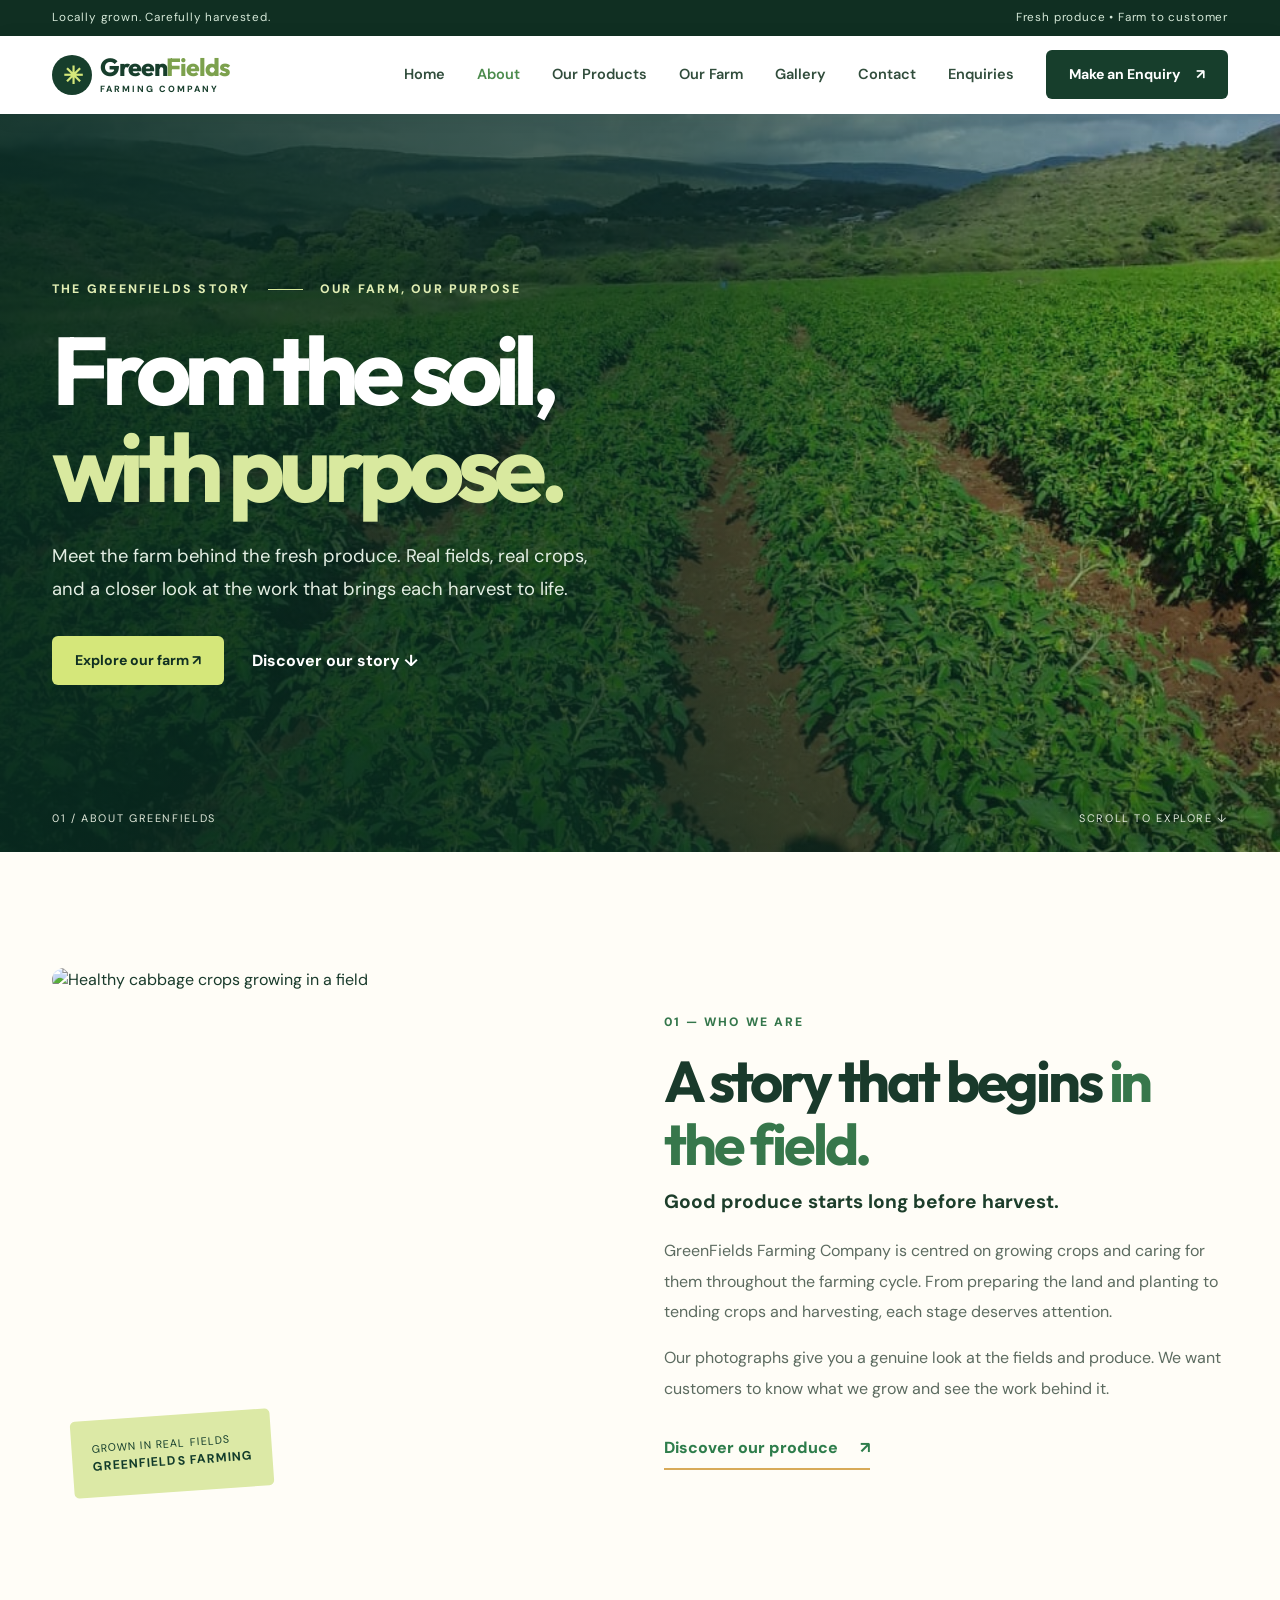
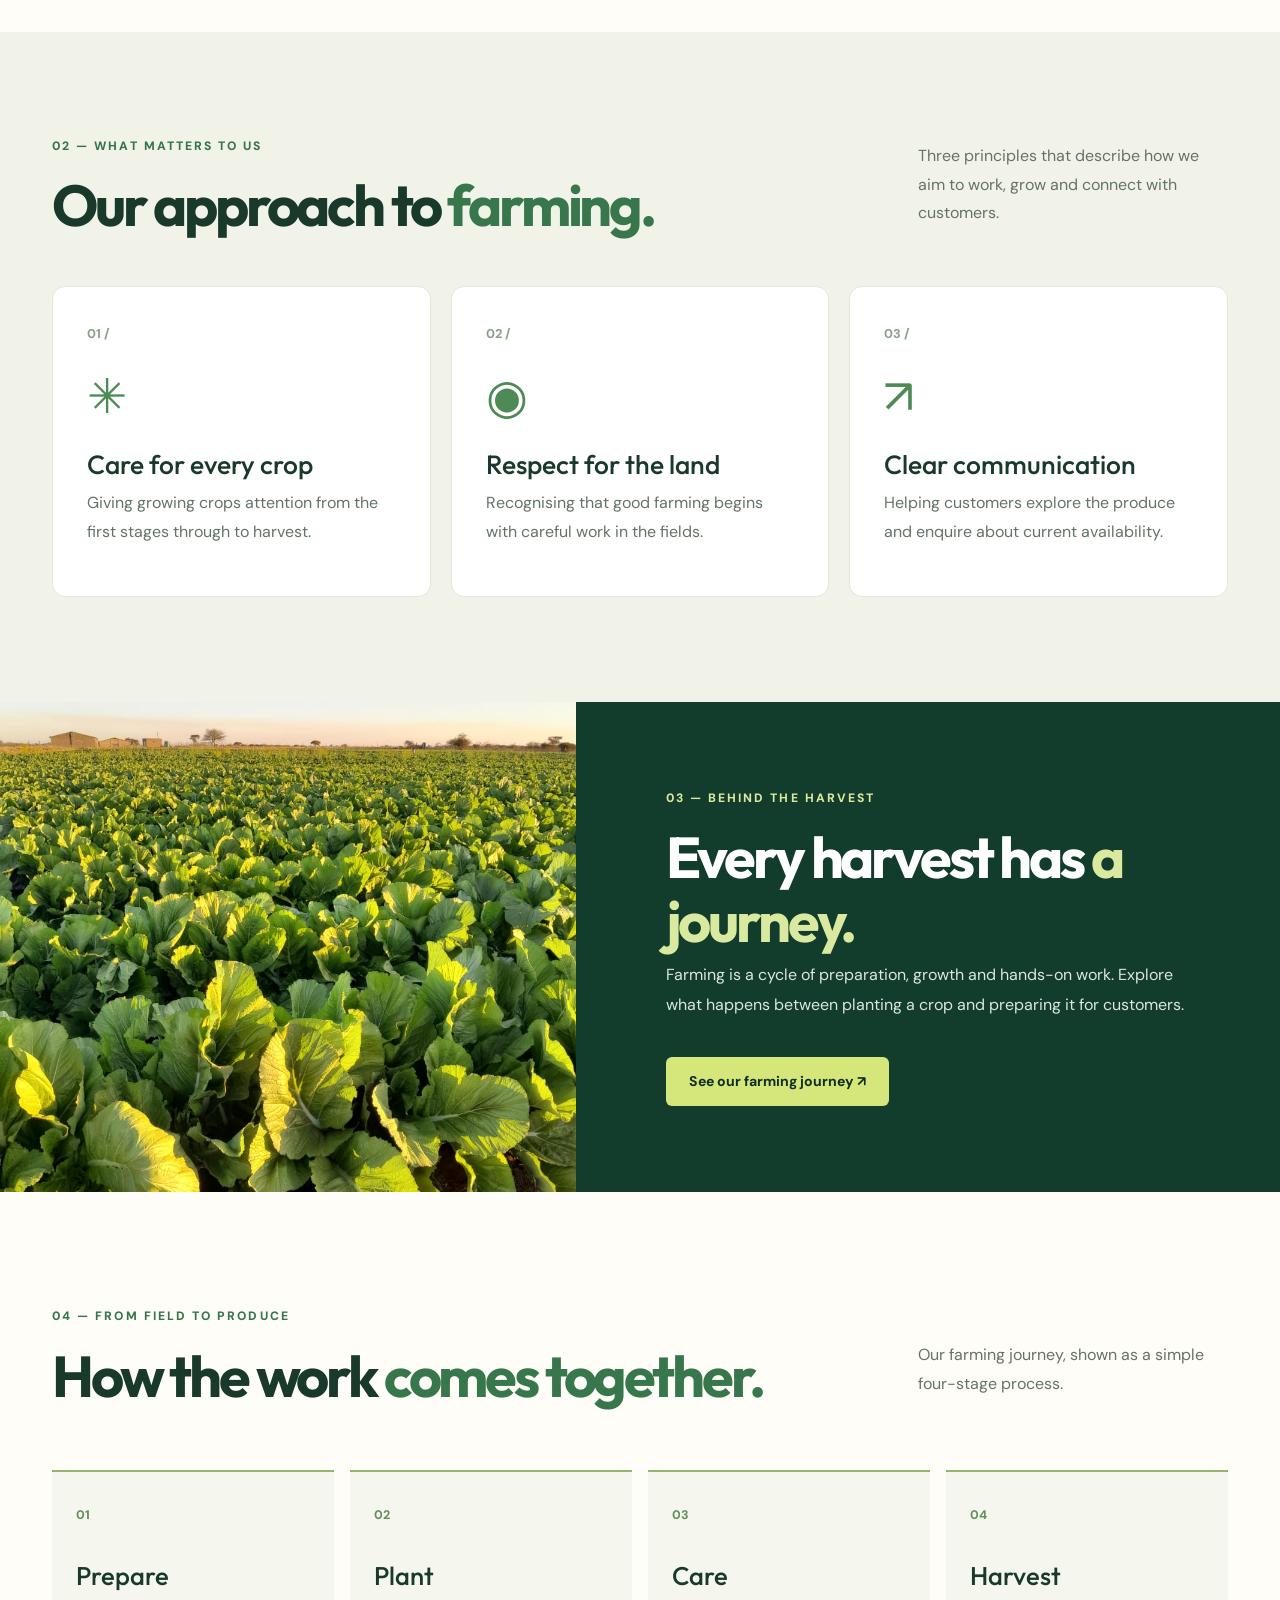
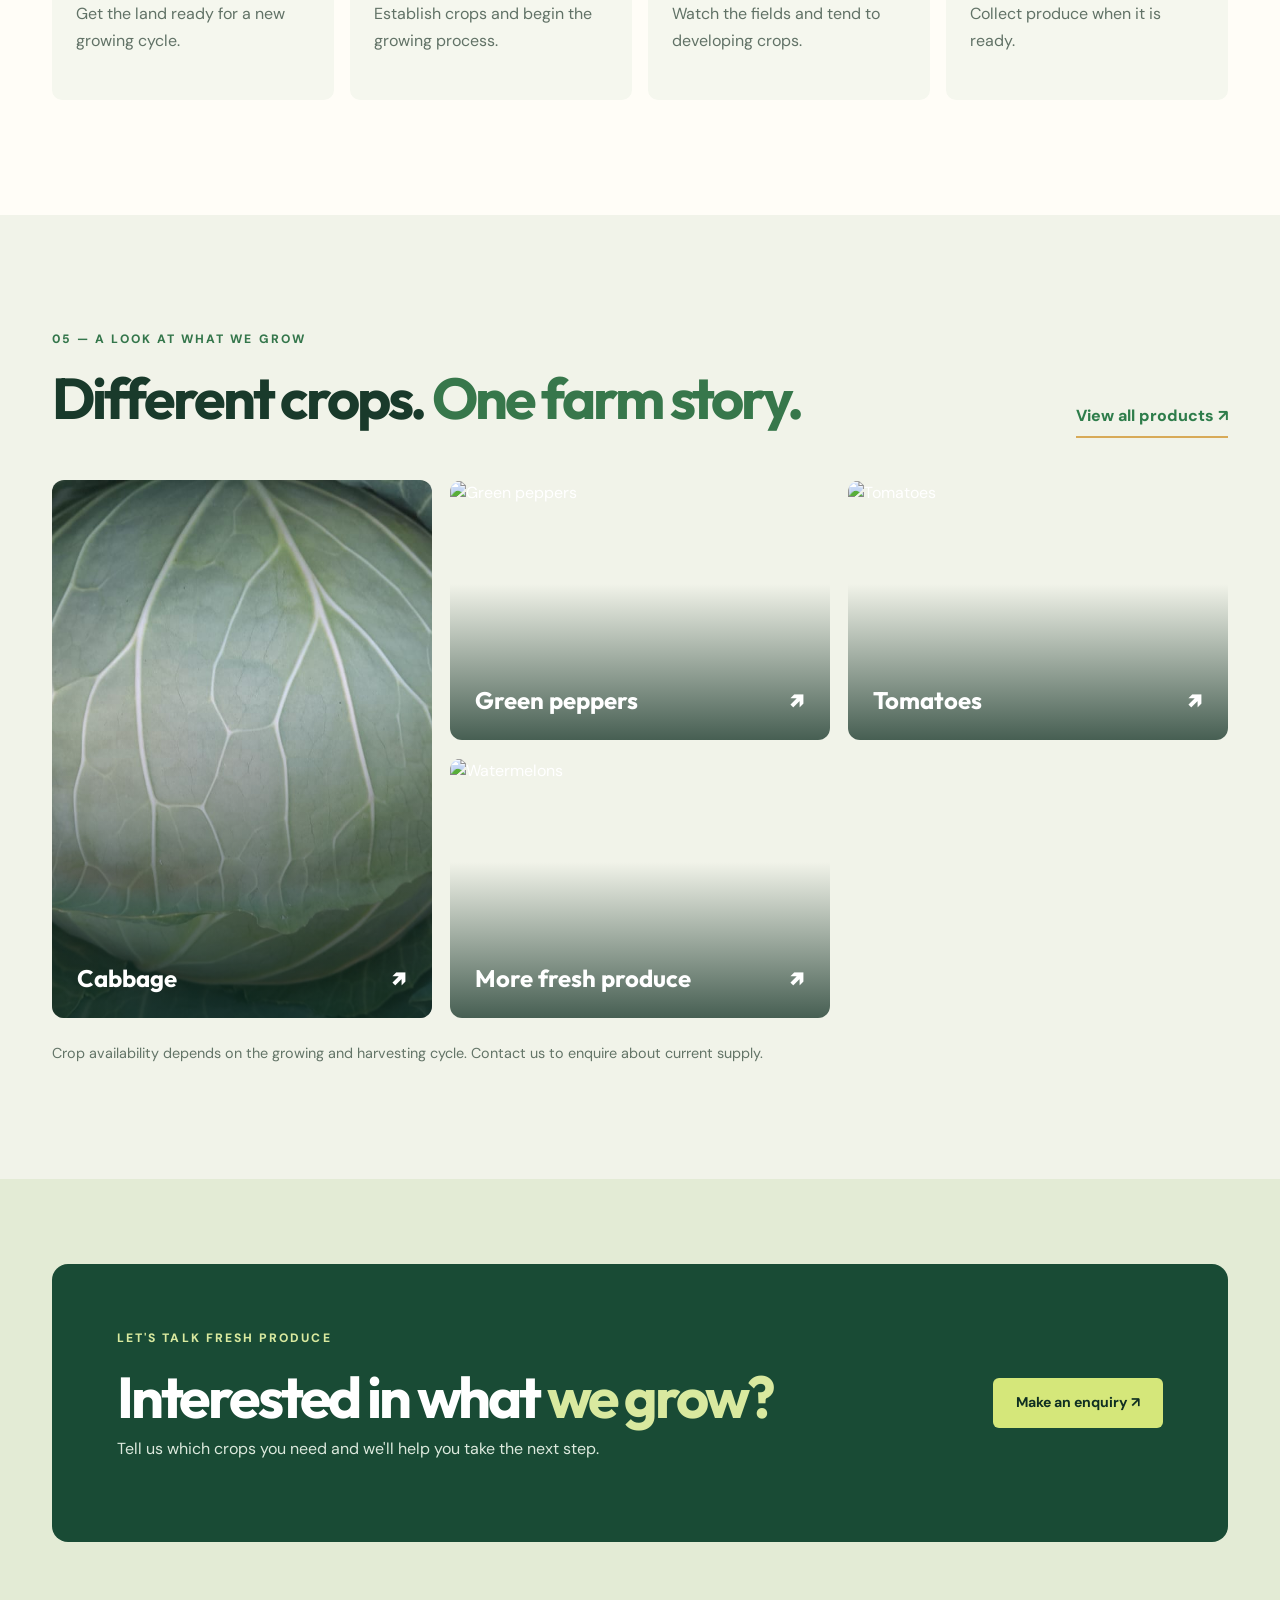
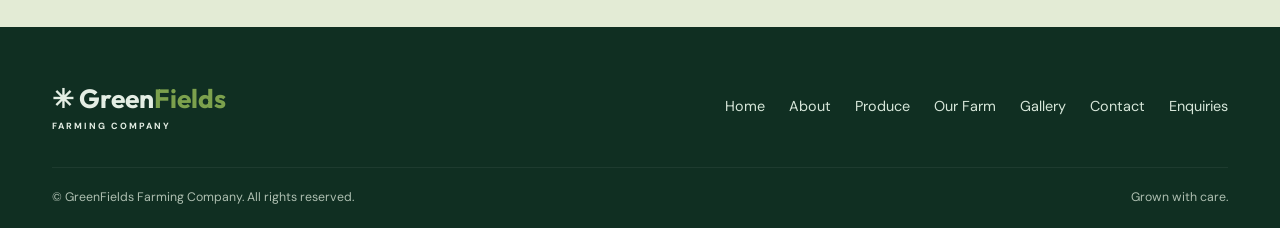
==== commit ccd0a2bd: "Add files via upload" ====
--- a/about.html
+++ b/about.html
@@ -1,13 +1,245 @@
 <!doctype html>
-<html lang="en"><head><meta charset="utf-8"><meta name="viewport" content="width=device-width, initial-scale=1"><meta name="theme-color" content="#173e2c"><meta name="description" content="Get to know GreenFields Farming Company, our fields, crops and approach to farming."><title>About Us | GreenFields Farming Company</title><link rel="preconnect" href="https://fonts.googleapis.com"><link rel="preconnect" href="https://fonts.gstatic.com" crossorigin><link href="https://fonts.googleapis.com/css2?family=DM+Sans:wght@400;500;600;700&family=Outfit:wght@400;500;600;700;800&display=swap" rel="stylesheet"><link href="https://cdn.jsdelivr.net/npm/bootstrap@5.3.3/dist/css/bootstrap.min.css" rel="stylesheet"><link rel="stylesheet" href="assets/css/styles.css"></head>
-<body><a class="skip-link" href="#main">Skip to content</a>
-<div class="topbar"><div class="container d-flex justify-content-between align-items-center"><span>Locally grown. Carefully harvested.</span><span class="d-none d-sm-inline">Fresh produce • Farm to customer</span></div></div>
-<nav class="navbar navbar-expand-lg sticky-top" aria-label="Main navigation"><div class="container"><a class="navbar-brand d-flex align-items-center gap-2" href="index.html"><span class="brand-icon" aria-hidden="true">✳</span><span>Green<span class="brand-accent">Fields</span><small>FARMING COMPANY</small></span></a><button class="navbar-toggler" type="button" data-bs-toggle="collapse" data-bs-target="#mainNav" aria-controls="mainNav" aria-expanded="false" aria-label="Toggle navigation"><span class="navbar-toggler-icon"></span></button><div class="collapse navbar-collapse" id="mainNav"><ul class="navbar-nav ms-auto align-items-lg-center gap-lg-3"><li class="nav-item"><a class="nav-link" href="index.html">Home</a></li><li class="nav-item"><a class="nav-link active" aria-current="page" href="about.html">About</a></li><li class="nav-item"><a class="nav-link" href="products.html">Our Products</a></li><li class="nav-item"><a class="nav-link" href="farm.html">Our Farm</a></li><li class="nav-item"><a class="nav-link" href="gallery.html">Gallery</a></li><li class="nav-item"><a class="nav-link" href="contact.html">Contact</a></li><li class="nav-item"><a class="nav-link" href="enquiries.html">Enquiries</a></li></ul><a class="btn btn-green ms-lg-4 mt-3 mt-lg-0" href="contact.html#enquiry">Make an Enquiry <span aria-hidden="true">↗</span></a></div></div></nav>
-<main id="main">
-<section class="about-hero"><img src="assets/images/farm-rows.jpg" alt="Rows of crops on the GreenFields farm"><div class="about-hero-shade"></div><div class="container about-hero-inner"><p class="eyebrow light">THE PEOPLE • THE LAND • THE PRODUCE</p><h1>Rooted in the land.<br><em>Growing with purpose.</em></h1><p>Get to know the work, care and commitment behind GreenFields Farming Company.</p><nav aria-label="Breadcrumb"><a href="index.html">Home</a><span aria-hidden="true"> / </span><span aria-current="page">About Us</span></nav></div></section>
-<section class="section-pad"><div class="container"><div class="row align-items-center g-5"><div class="col-lg-6"><p class="eyebrow">01 / WHO WE ARE</p><h2>Our story starts <span>in the field.</span></h2><p class="section-copy">GreenFields Farming Company is built around the everyday work of growing and caring for crops. From preparing the soil to harvesting fresh produce, farming is at the centre of what we do.</p><p class="section-copy">Our farm photographs show a variety of crops and the hands-on work behind them. We believe customers should be able to see the produce and the places it comes from.</p><a class="text-link" href="products.html">Explore our produce <span aria-hidden="true">↗</span></a></div><div class="col-lg-6"><div class="about-photo-wrap"><img src="assets/images/hero-cabbage.jpg" alt="Rows of mature cabbages in the field" loading="lazy"><div class="photo-label"><span class="label-dot"></span> A LOOK AT OUR FIELDS</div></div></div></div></div></section>
-<section class="section-pad about-values"><div class="container"><div class="row align-items-end g-3 mb-4"><div class="col-lg-7"><p class="eyebrow">02 / WHAT GUIDES US</p><h2>Care at every <span>stage of growth.</span></h2></div><div class="col-lg-5"><p class="section-copy">These are the principles we aim to bring to our daily farming work.</p></div></div><div class="row g-4"><div class="col-md-4"><article class="value-card"><span class="value-number">01</span><div class="value-symbol" aria-hidden="true">✳</div><h3>Care for the crops</h3><p>Paying attention to crops as they grow, from planting through to harvest.</p></article></div><div class="col-md-4"><article class="value-card"><span class="value-number">02</span><div class="value-symbol" aria-hidden="true">◎</div><h3>Respect for the land</h3><p>Recognising the value of healthy fields and responsible day-to-day farm practices.</p></article></div><div class="col-md-4"><article class="value-card"><span class="value-number">03</span><div class="value-symbol" aria-hidden="true">↗</div><h3>Honest connections</h3><p>Making it easy for people to learn about our produce and enquire directly.</p></article></div></div></div></section>
-<section class="about-image-story"><div class="story-photo"><img src="assets/images/farmer.jpg" alt="Farm worker caring for crops" loading="lazy"></div><div class="story-copy"><p class="eyebrow light">03 / A DAY ON THE FARM</p><h2>Behind every harvest is <em>real work.</em></h2><p>Growing food takes time and attention. Each season brings a cycle of preparing, planting, tending and harvesting.</p><p>We invite you to explore the fields and produce captured in our own farm photographs.</p><a class="btn btn-lime" href="farm.html">See our farm <span aria-hidden="true">↗</span></a></div></section>
-<section class="section-pad"><div class="container"><div class="row align-items-center g-5"><div class="col-lg-6 order-lg-2"><p class="eyebrow">04 / WHAT WE GROW</p><h2>Different crops.<br><span>One commitment to care.</span></h2><p class="section-copy">Our photo collection includes cabbages, green peppers, tomatoes, watermelons, sugarcane, beetroot and other vegetables. Product availability may change with the growing and harvesting cycle.</p><a href="products.html" class="text-link">View featured crops <span aria-hidden="true">↗</span></a></div><div class="col-lg-6 order-lg-1"><div class="about-crop-grid"><img src="assets/images/sugarcane.jpg" alt="Sugarcane growing in the field" loading="lazy"><img src="assets/images/peppers.jpg" alt="Fresh green peppers after harvest" loading="lazy"><img src="assets/images/tomatoes.jpg" alt="Tomatoes growing on the plant" loading="lazy"><img src="assets/images/watermelons.jpg" alt="Harvested watermelons" loading="lazy"></div></div></div></div></section>
-<section class="contact-section"><div class="container"><div class="row align-items-center g-4"><div class="col-lg-8"><p class="eyebrow light">LET'S CONNECT</p><h2>Want to know more about <em>our produce?</em></h2><p>Explore our crops and contact the farm about availability.</p></div><div class="col-lg-4 text-lg-end"><a class="btn btn-lime" href="contact.html">Explore contact options <span aria-hidden="true">↗</span></a></div></div></div></section>
-</main><footer><div class="container"><div class="d-flex flex-column flex-md-row justify-content-between gap-3 align-items-md-center"><div class="footer-brand">✳ Green<span>Fields</span><small>FARMING COMPANY</small></div><div class="footer-links"><a href="index.html">Home</a><a href="about.html">About</a><a href="products.html">Produce</a><a href="farm.html">Our Farm</a><a href="gallery.html">Gallery</a><a href="contact.html">Contact</a><a href="enquiries.html">Enquiries</a></div></div><hr><div class="d-flex flex-column flex-md-row justify-content-between gap-2 footer-bottom"><span>© <span id="year"></span> GreenFields Farming Company. All rights reserved.</span><span>Grown with care.</span></div></div></footer><script src="https://cdn.jsdelivr.net/npm/bootstrap@5.3.3/dist/js/bootstrap.bundle.min.js"></script><script src="assets/js/main.js"></script></body></html>+
+<html lang="en"
+  ><head
+    ><meta charset="utf-8" /><meta
+      content="width=device-width, initial-scale=1"
+      name="viewport" /><meta content="#173e2c" name="theme-color" /><meta
+      content="Get to know GreenFields Farming Company, our fields, crops and approach to farming."
+      name="description" /><title>About Us | GreenFields Farming Company</title
+    ><link href="https://fonts.googleapis.com" rel="preconnect" /><link
+      crossorigin=""
+      href="https://fonts.gstatic.com"
+      rel="preconnect" /><link
+      href="https://fonts.googleapis.com/css2?family=DM+Sans:wght@400;500;600;700&amp;family=Outfit:wght@400;500;600;700;800&amp;display=swap"
+      rel="stylesheet" /><link
+      href="https://cdn.jsdelivr.net/npm/bootstrap@5.3.3/dist/css/bootstrap.min.css"
+      rel="stylesheet" /><link href="assets/css/styles.css" rel="stylesheet" /><link
+      href="assets/css/about-premium.css"
+      rel="stylesheet" /><link href="favicon.svg" rel="icon" type="image/svg+xml"
+  /></head>
+  <body class="about-premium"
+    ><a class="skip-link" href="#main">Skip to content</a>
+    <div class="topbar"
+      ><div class="container d-flex justify-content-between align-items-center"
+        ><span>Locally grown. Carefully harvested.</span
+        ><span class="d-none d-sm-inline">Fresh produce • Farm to customer</span></div
+      ></div
+    >
+    <nav aria-label="Main navigation" class="navbar navbar-expand-lg sticky-top"
+      ><div class="container"
+        ><a class="navbar-brand d-flex align-items-center gap-2" href="index.html"
+          ><span aria-hidden="true" class="brand-icon">✳</span
+          ><span
+            >Green<span class="brand-accent">Fields</span><small>FARMING COMPANY</small></span
+          ></a
+        ><button
+          aria-controls="mainNav"
+          aria-expanded="false"
+          aria-label="Toggle navigation"
+          class="navbar-toggler"
+          data-bs-target="#mainNav"
+          data-bs-toggle="collapse"
+          type="button"
+          ><span class="navbar-toggler-icon"></span></button
+        ><div class="collapse navbar-collapse" id="mainNav"
+          ><ul class="navbar-nav ms-auto align-items-lg-center gap-lg-3"
+            ><li class="nav-item"><a class="nav-link" href="index.html">Home</a></li
+            ><li class="nav-item"
+              ><a aria-current="page" class="nav-link active" href="about.html">About</a></li
+            ><li class="nav-item"><a class="nav-link" href="products.html">Our Products</a></li
+            ><li class="nav-item"><a class="nav-link" href="farm.html">Our Farm</a></li
+            ><li class="nav-item"><a class="nav-link" href="gallery.html">Gallery</a></li
+            ><li class="nav-item"><a class="nav-link" href="contact.html">Contact</a></li
+            ><li class="nav-item"><a class="nav-link" href="enquiries.html">Enquiries</a></li></ul
+          ><a class="btn btn-green ms-lg-4 mt-3 mt-lg-0" href="contact.html#enquiry"
+            >Make an Enquiry <span aria-hidden="true">↗</span></a
+          ></div
+        ></div
+      ></nav
+    >
+    <main id="main">
+      <section class="ap-hero"
+        ><img
+          alt="Real rows of crops on the GreenFields farm"
+          fetchpriority="high"
+          src="assets/images/farm-rows.jpg"
+        /><div class="ap-hero-overlay"></div
+        ><div class="container ap-hero-content"
+          ><p class="ap-kicker"
+            >THE GREENFIELDS STORY <span class="ap-line"></span> OUR FARM, OUR PURPOSE</p
+          ><h1>From the soil,<br /><em>with purpose.</em></h1
+          ><p
+            >Meet the farm behind the fresh produce. Real fields, real crops, and a closer look at
+            the work that brings each harvest to life.</p
+          ><div class="ap-actions"
+            ><a class="btn btn-lime" href="farm.html">Explore our farm ↗</a
+            ><a class="ap-ghost" href="#our-story">Discover our story ↓</a></div
+          ></div
+        ><div class="ap-hero-bottom"
+          ><div class="container"
+            ><span>01 / ABOUT GREENFIELDS</span><span>SCROLL TO EXPLORE ↓</span></div
+          ></div
+        ></section
+      >
+      <section class="ap-intro" id="our-story"
+        ><div class="container"
+          ><div class="row align-items-center g-5"
+            ><div class="col-lg-6"
+              ><div class="ap-photo-stack"
+                ><img
+                  alt="Healthy cabbage crops growing in a field"
+                  class="ap-photo-main"
+                  loading="lazy"
+                  src="assets/images/hero-cabbage.jpg"
+                /><div class="ap-photo-note"
+                  >GROWN IN REAL FIELDS<br /><strong>GREENFIELDS FARMING</strong></div
+                ></div
+              ></div
+            ><div class="col-lg-6"
+              ><p class="ap-label">01 — WHO WE ARE</p
+              ><h2>A story that begins <em>in the field.</em></h2
+              ><p class="ap-lead">Good produce starts long before harvest.</p
+              ><p
+                >GreenFields Farming Company is centred on growing crops and caring for them
+                throughout the farming cycle. From preparing the land and planting to tending crops
+                and harvesting, each stage deserves attention.</p
+              ><p
+                >Our photographs give you a genuine look at the fields and produce. We want
+                customers to know what we grow and see the work behind it.</p
+              ><a class="ap-link" href="products.html">Discover our produce <span>↗</span></a></div
+            ></div
+          ></div
+        ></section
+      >
+      <section class="ap-values"
+        ><div class="container"
+          ><div class="ap-section-head"
+            ><div
+              ><p class="ap-label">02 — WHAT MATTERS TO US</p
+              ><h2>Our approach to <em>farming.</em></h2></div
+            ><p
+              >Three principles that describe how we aim to work, grow and connect with
+              customers.</p
+            ></div
+          ><div class="ap-value-grid"
+            ><article class="ap-value"
+              ><span>01 /</span><div aria-hidden="true" class="ap-value-icon">✳</div
+              ><h3>Care for every crop</h3
+              ><p
+                >Giving growing crops attention from the first stages through to harvest.</p
+              ></article
+            ><article class="ap-value"
+              ><span>02 /</span><div aria-hidden="true" class="ap-value-icon">◉</div
+              ><h3>Respect for the land</h3
+              ><p>Recognising that good farming begins with careful work in the fields.</p></article
+            ><article class="ap-value"
+              ><span>03 /</span><div aria-hidden="true" class="ap-value-icon">↗</div
+              ><h3>Clear communication</h3
+              ><p
+                >Helping customers explore the produce and enquire about current availability.</p
+              ></article
+            ></div
+          ></div
+        ></section
+      >
+      <section class="ap-feature"
+        ><div class="ap-feature-photo"
+          ><img
+            alt="Leafy green crops growing on the farm"
+            loading="lazy"
+            src="assets/images/gallery/farm-photo-02.jpg" /></div
+        ><div class="ap-feature-copy"
+          ><p class="ap-label">03 — BEHIND THE HARVEST</p
+          ><h2>Every harvest has <em>a journey.</em></h2
+          ><p
+            >Farming is a cycle of preparation, growth and hands-on work. Explore what happens
+            between planting a crop and preparing it for customers.</p
+          ><a class="btn btn-lime" href="farm.html">See our farming journey ↗</a></div
+        ></section
+      >
+      <section class="ap-process"
+        ><div class="container"
+          ><div class="ap-process-top"
+            ><div
+              ><p class="ap-label">04 — FROM FIELD TO PRODUCE</p
+              ><h2>How the work <em>comes together.</em></h2></div
+            ><p>Our farming journey, shown as a simple four-stage process.</p></div
+          ><div class="ap-steps"
+            ><article
+              ><span>01</span><h3>Prepare</h3
+              ><p>Get the land ready for a new growing cycle.</p></article
+            ><article
+              ><span>02</span><h3>Plant</h3
+              ><p>Establish crops and begin the growing process.</p></article
+            ><article
+              ><span>03</span><h3>Care</h3
+              ><p>Watch the fields and tend to developing crops.</p></article
+            ><article
+              ><span>04</span><h3>Harvest</h3><p>Collect produce when it is ready.</p></article
+            ></div
+          ></div
+        ></section
+      >
+      <section class="ap-crops"
+        ><div class="container"
+          ><div class="ap-section-head"
+            ><div
+              ><p class="ap-label">05 — A LOOK AT WHAT WE GROW</p
+              ><h2>Different crops. <em>One farm story.</em></h2></div
+            ><a class="ap-link" href="products.html">View all products ↗</a></div
+          ><div class="ap-crop-grid"
+            ><a class="ap-crop ap-crop-large" href="product-details.html?product=cabbage"
+              ><img alt="Cabbage crop" loading="lazy" src="assets/images/cabbage.jpg" /><span
+                >Cabbage <b>↗</b></span
+              ></a
+            ><a class="ap-crop" href="product-details.html?product=green-peppers"
+              ><img alt="Green peppers" loading="lazy" src="assets/images/peppers.jpg" /><span
+                >Green peppers <b>↗</b></span
+              ></a
+            ><a class="ap-crop" href="product-details.html?product=tomatoes"
+              ><img alt="Tomatoes" loading="lazy" src="assets/images/tomatoes.jpg" /><span
+                >Tomatoes <b>↗</b></span
+              ></a
+            ><a class="ap-crop" href="products.html"
+              ><img alt="Watermelons" loading="lazy" src="assets/images/watermelons.jpg" /><span
+                >More fresh produce <b>↗</b></span
+              ></a
+            ></div
+          ><p class="ap-disclaimer"
+            >Crop availability depends on the growing and harvesting cycle. Contact us to enquire
+            about current supply.</p
+          ></div
+        ></section
+      >
+      <section class="ap-cta"
+        ><div class="container"
+          ><div class="ap-cta-inner"
+            ><div
+              ><p class="ap-label">LET'S TALK FRESH PRODUCE</p
+              ><h2>Interested in what <em>we grow?</em></h2
+              ><p>Tell us which crops you need and we'll help you take the next step.</p></div
+            ><a class="btn btn-lime" href="enquiries.html">Make an enquiry ↗</a></div
+          ></div
+        ></section
+      > </main
+    ><footer
+      ><div class="container"
+        ><div
+          class="d-flex flex-column flex-md-row justify-content-between gap-3 align-items-md-center"
+          ><div class="footer-brand">✳ Green<span>Fields</span><small>FARMING COMPANY</small></div
+          ><div class="footer-links"
+            ><a href="index.html">Home</a><a href="about.html">About</a
+            ><a href="products.html">Produce</a><a href="farm.html">Our Farm</a
+            ><a href="gallery.html">Gallery</a><a href="contact.html">Contact</a
+            ><a href="enquiries.html">Enquiries</a></div
+          ></div
+        ><hr /><div
+          class="d-flex flex-column flex-md-row justify-content-between gap-2 footer-bottom"
+          ><span>© <span id="year"></span> GreenFields Farming Company. All rights reserved.</span
+          ><span>Grown with care.</span></div
+        ></div
+      ></footer
+    ><script src="https://cdn.jsdelivr.net/npm/bootstrap@5.3.3/dist/js/bootstrap.bundle.min.js"></script
+    ><script src="assets/js/main.js"></script></body
+></html>
--- a/assets/css/styles.css
+++ b/assets/css/styles.css
@@ -1,25 +1,1721 @@
-:root{--green:#173e2c;--deep:#102f22;--lime:#d5e77a;--cream:#f8f8f1;--muted:#66756b;--ink:#193a2b}*{box-sizing:border-box}html{scroll-behavior:smooth;scroll-padding-top:90px}body{font-family:'DM Sans',sans-serif;color:var(--ink);background:#fff}h1,h2,h3,.navbar-brand{font-family:Outfit,sans-serif}h2{font-size:clamp(2.2rem,4vw,3.9rem);font-weight:650;letter-spacing:-.045em;line-height:1.12}h2 span{color:#7c957f}a{text-decoration:none}.container{max-width:1200px}.topbar{background:var(--deep);color:#d6e9d9;font-size:.73rem;letter-spacing:.07em;padding:9px 0}.navbar{background:#fff;box-shadow:0 3px 20px #102f2210;padding:14px 0}.navbar-brand{font-size:1.55rem;font-weight:750;letter-spacing:-.045em;color:var(--green);line-height:1}.brand-icon{background:var(--green);color:var(--lime);height:40px;width:40px;display:grid;place-items:center;border-radius:50%;font-size:1.5rem}.brand-accent,.footer-brand span{color:#7ca14d}.navbar-brand small,.footer-brand small{display:block;font-family:'DM Sans',sans-serif;font-size:.56rem;font-weight:700;letter-spacing:.22em;margin-top:5px}.nav-link{color:#314d3c;font-size:.91rem;font-weight:600}.nav-link:hover,.nav-link.active{color:#4b8b4c!important}.btn{border-radius:6px;font-weight:700;font-size:.88rem;padding:13px 22px;transition:transform .2s,background .2s}.btn:hover{transform:translateY(-2px)}.btn-green{background:var(--green);color:white}.btn-green:hover{background:#24583d;color:white}.btn-lime{background:var(--lime);color:var(--deep)}.btn-lime:hover{background:#e7f5a2;color:var(--deep)}.btn-outline-light-custom{border:1px solid #ffffffaa;color:#fff}.btn-outline-light-custom:hover{background:white;color:var(--deep)}.btn span{margin-left:12px}.hero{min-height:660px;height:min(82vh,820px);position:relative;display:flex;align-items:center;color:#fff}.hero-image,.hero-shade{position:absolute;inset:0;width:100%;height:100%}.hero-image{object-fit:cover;object-position:center 45%}.hero-shade{background:linear-gradient(90deg,#0b241bdd 0%,#0b241ba6 43%,#0b241b25 100%),linear-gradient(0deg,#0b241b7d,transparent 30%)}.hero-content{position:relative;z-index:1;padding-bottom:35px}.eyebrow{font-size:.76rem;font-weight:800;letter-spacing:.18em;color:#66845d;margin-bottom:22px}.eyebrow.light{color:var(--lime)}.eyebrow-line{display:inline-block;width:23px;height:2px;background:var(--lime);vertical-align:middle;margin-right:8px}.hero h1{font-size:clamp(3.3rem,7.2vw,6.8rem);font-weight:650;line-height:1.02;letter-spacing:-.065em;margin-bottom:24px}.hero h1 em,.farm-content h2 em,.contact-section h2 em{color:var(--lime);font-style:normal}.hero-description{max-width:520px;color:#e0e9e0;font-size:1.13rem;line-height:1.75;margin-bottom:34px}.hero-footer{position:absolute;bottom:28px;left:0;right:0;z-index:1;font-size:.69rem;letter-spacing:.16em;color:#d5e4d6}.hero-footer a{color:inherit}.intro-strip{background:var(--cream)}.strip-item{display:flex;align-items:center;gap:20px;padding:28px 30px;border-right:1px solid #e0e6db}.strip-item:last-child{border:0}.strip-icon{color:#4d8652;font-size:2rem}.strip-item strong{font-family:Outfit,sans-serif;font-size:1.08rem}.strip-item p{font-size:.82rem;color:var(--muted);margin:3px 0 0}.section-pad{padding:110px 0}.about-photo-wrap{position:relative}.about-photo-wrap img{display:block;width:100%;height:550px;object-fit:cover;border-radius:6px}.photo-label{position:absolute;bottom:25px;left:25px;background:#fff;padding:15px 20px;border-radius:4px;font-size:.7rem;font-weight:800;letter-spacing:.12em}.label-dot{display:inline-block;background:#6a994c;width:9px;height:9px;border-radius:50%;margin-right:8px}.section-copy{font-size:1rem;line-height:1.9;color:#647369;margin-top:20px}.text-link{color:var(--green);font-weight:800;display:inline-block;border-bottom:2px solid #94b36e;padding-bottom:7px;margin-top:16px}.text-link span{margin-left:15px}.produce-section{background:var(--cream)}.section-heading{margin-bottom:40px}.product-card{background:white;border-radius:6px;overflow:hidden;height:100%;box-shadow:0 6px 25px #1c3e2610;transition:transform .2s}.product-card:hover{transform:translateY(-5px)}.product-card img{width:100%;height:270px;object-fit:cover}.product-card-body{padding:23px 24px 26px}.product-card-body>span{color:#8a9b83;font-size:.67rem;letter-spacing:.13em;font-weight:800}.product-card h3{font-size:1.55rem;font-weight:650;margin:8px 0 13px}.product-card a{color:#437749;font-size:.86rem;font-weight:800}.farm-section{display:grid;grid-template-columns:1fr 1fr;min-height:550px;background:var(--green)}.farm-visual img{height:100%;width:100%;object-fit:cover}.farm-content{padding:90px clamp(30px,8vw,125px);color:white;display:flex;flex-direction:column;align-items:flex-start;justify-content:center}.farm-content h2{font-size:clamp(2.8rem,5vw,5.2rem);margin-bottom:22px}.farm-content p:not(.eyebrow){color:#d3e3d8;line-height:1.8;max-width:480px}.farm-content .btn{margin-top:20px}.harvest-photo{width:100%;height:470px;object-fit:cover;border-radius:6px}.contact-section{padding:90px 0;background:#244c33;color:#fff}.contact-section h2{max-width:720px}.contact-section p:not(.eyebrow){color:#d7e6d9}footer{background:var(--deep);color:#e4eee4;padding:55px 0 22px}.footer-brand{font:700 1.65rem Outfit,sans-serif}.footer-links{display:flex;flex-wrap:wrap;gap:24px}.footer-links a{color:#d7e7da;font-size:.9rem}footer hr{border-color:#ffffff3b;margin:35px 0 20px}.footer-bottom{color:#aebfb1;font-size:.77rem}.skip-link{position:absolute;left:-9999px;top:0;z-index:9999;background:white;color:black;padding:12px}.skip-link:focus{left:0}@media(max-width:991px){.farm-section{grid-template-columns:1fr}.farm-visual img{height:400px}.farm-content{padding:65px 35px}.hero{min-height:600px}.strip-item{padding:22px 15px}.about-photo-wrap img{height:420px}}@media(max-width:767px){.section-pad{padding:70px 0}.hero{min-height:610px;height:auto}.hero-content{padding-top:80px;padding-bottom:95px}.hero h1{font-size:clamp(3rem,13vw,4.5rem)}.hero-footer{font-size:.56rem}.strip-item{border-right:0;border-bottom:1px solid #e0e6db}.about-photo-wrap img,.harvest-photo{height:350px}.product-card img{height:245px}.contact-section{padding:65px 0}.topbar{font-size:.65rem}}@media(prefers-reduced-motion:reduce){html{scroll-behavior:auto}*,*:before,*:after{transition:none!important}}
-
+:root {
+  --green: #173e2c;
+  --deep: #102f22;
+  --lime: #d5e77a;
+  --cream: #f8f8f1;
+  --muted: #66756b;
+  --ink: #193a2b;
+}
+* {
+  box-sizing: border-box;
+}
+html {
+  scroll-behavior: smooth;
+  scroll-padding-top: 90px;
+}
+body {
+  font-family: 'DM Sans', sans-serif;
+  color: var(--ink);
+  background: #fff;
+}
+h1,
+h2,
+h3,
+.navbar-brand {
+  font-family: Outfit, sans-serif;
+}
+h2 {
+  font-size: clamp(2.2rem, 4vw, 3.9rem);
+  font-weight: 650;
+  letter-spacing: -0.045em;
+  line-height: 1.12;
+}
+h2 span {
+  color: #7c957f;
+}
+a {
+  text-decoration: none;
+}
+.container {
+  max-width: 1200px;
+}
+.topbar {
+  background: var(--deep);
+  color: #d6e9d9;
+  font-size: 0.73rem;
+  letter-spacing: 0.07em;
+  padding: 9px 0;
+}
+.navbar {
+  background: #fff;
+  box-shadow: 0 3px 20px #102f2210;
+  padding: 14px 0;
+}
+.navbar-brand {
+  font-size: 1.55rem;
+  font-weight: 750;
+  letter-spacing: -0.045em;
+  color: var(--green);
+  line-height: 1;
+}
+.brand-icon {
+  background: var(--green);
+  color: var(--lime);
+  height: 40px;
+  width: 40px;
+  display: grid;
+  place-items: center;
+  border-radius: 50%;
+  font-size: 1.5rem;
+}
+.brand-accent,
+.footer-brand span {
+  color: #7ca14d;
+}
+.navbar-brand small,
+.footer-brand small {
+  display: block;
+  font-family: 'DM Sans', sans-serif;
+  font-size: 0.56rem;
+  font-weight: 700;
+  letter-spacing: 0.22em;
+  margin-top: 5px;
+}
+.nav-link {
+  color: #314d3c;
+  font-size: 0.91rem;
+  font-weight: 600;
+}
+.nav-link:hover,
+.nav-link.active {
+  color: #4b8b4c !important;
+}
+.btn {
+  border-radius: 6px;
+  font-weight: 700;
+  font-size: 0.88rem;
+  padding: 13px 22px;
+  transition:
+    transform 0.2s,
+    background 0.2s;
+}
+.btn:hover {
+  transform: translateY(-2px);
+}
+.btn-green {
+  background: var(--green);
+  color: white;
+}
+.btn-green:hover {
+  background: #24583d;
+  color: white;
+}
+.btn-lime {
+  background: var(--lime);
+  color: var(--deep);
+}
+.btn-lime:hover {
+  background: #e7f5a2;
+  color: var(--deep);
+}
+.btn-outline-light-custom {
+  border: 1px solid #ffffffaa;
+  color: #fff;
+}
+.btn-outline-light-custom:hover {
+  background: white;
+  color: var(--deep);
+}
+.btn span {
+  margin-left: 12px;
+}
+.hero {
+  min-height: 660px;
+  height: min(82vh, 820px);
+  position: relative;
+  display: flex;
+  align-items: center;
+  color: #fff;
+}
+.hero-image,
+.hero-shade {
+  position: absolute;
+  inset: 0;
+  width: 100%;
+  height: 100%;
+}
+.hero-image {
+  object-fit: cover;
+  object-position: center 45%;
+}
+.hero-shade {
+  background:
+    linear-gradient(90deg, #0b241bdd 0%, #0b241ba6 43%, #0b241b25 100%),
+    linear-gradient(0deg, #0b241b7d, transparent 30%);
+}
+.hero-content {
+  position: relative;
+  z-index: 1;
+  padding-bottom: 35px;
+}
+.eyebrow {
+  font-size: 0.76rem;
+  font-weight: 800;
+  letter-spacing: 0.18em;
+  color: #66845d;
+  margin-bottom: 22px;
+}
+.eyebrow.light {
+  color: var(--lime);
+}
+.eyebrow-line {
+  display: inline-block;
+  width: 23px;
+  height: 2px;
+  background: var(--lime);
+  vertical-align: middle;
+  margin-right: 8px;
+}
+.hero h1 {
+  font-size: clamp(3.3rem, 7.2vw, 6.8rem);
+  font-weight: 650;
+  line-height: 1.02;
+  letter-spacing: -0.065em;
+  margin-bottom: 24px;
+}
+.hero h1 em,
+.farm-content h2 em,
+.contact-section h2 em {
+  color: var(--lime);
+  font-style: normal;
+}
+.hero-description {
+  max-width: 520px;
+  color: #e0e9e0;
+  font-size: 1.13rem;
+  line-height: 1.75;
+  margin-bottom: 34px;
+}
+.hero-footer {
+  position: absolute;
+  bottom: 28px;
+  left: 0;
+  right: 0;
+  z-index: 1;
+  font-size: 0.69rem;
+  letter-spacing: 0.16em;
+  color: #d5e4d6;
+}
+.hero-footer a {
+  color: inherit;
+}
+.intro-strip {
+  background: var(--cream);
+}
+.strip-item {
+  display: flex;
+  align-items: center;
+  gap: 20px;
+  padding: 28px 30px;
+  border-right: 1px solid #e0e6db;
+}
+.strip-item:last-child {
+  border: 0;
+}
+.strip-icon {
+  color: #4d8652;
+  font-size: 2rem;
+}
+.strip-item strong {
+  font-family: Outfit, sans-serif;
+  font-size: 1.08rem;
+}
+.strip-item p {
+  font-size: 0.82rem;
+  color: var(--muted);
+  margin: 3px 0 0;
+}
+.section-pad {
+  padding: 110px 0;
+}
+.about-photo-wrap {
+  position: relative;
+}
+.about-photo-wrap img {
+  display: block;
+  width: 100%;
+  height: 550px;
+  object-fit: cover;
+  border-radius: 6px;
+}
+.photo-label {
+  position: absolute;
+  bottom: 25px;
+  left: 25px;
+  background: #fff;
+  padding: 15px 20px;
+  border-radius: 4px;
+  font-size: 0.7rem;
+  font-weight: 800;
+  letter-spacing: 0.12em;
+}
+.label-dot {
+  display: inline-block;
+  background: #6a994c;
+  width: 9px;
+  height: 9px;
+  border-radius: 50%;
+  margin-right: 8px;
+}
+.section-copy {
+  font-size: 1rem;
+  line-height: 1.9;
+  color: #647369;
+  margin-top: 20px;
+}
+.text-link {
+  color: var(--green);
+  font-weight: 800;
+  display: inline-block;
+  border-bottom: 2px solid #94b36e;
+  padding-bottom: 7px;
+  margin-top: 16px;
+}
+.text-link span {
+  margin-left: 15px;
+}
+.produce-section {
+  background: var(--cream);
+}
+.section-heading {
+  margin-bottom: 40px;
+}
+.product-card {
+  background: white;
+  border-radius: 6px;
+  overflow: hidden;
+  height: 100%;
+  box-shadow: 0 6px 25px #1c3e2610;
+  transition: transform 0.2s;
+}
+.product-card:hover {
+  transform: translateY(-5px);
+}
+.product-card img {
+  width: 100%;
+  height: 270px;
+  object-fit: cover;
+}
+.product-card-body {
+  padding: 23px 24px 26px;
+}
+.product-card-body > span {
+  color: #8a9b83;
+  font-size: 0.67rem;
+  letter-spacing: 0.13em;
+  font-weight: 800;
+}
+.product-card h3 {
+  font-size: 1.55rem;
+  font-weight: 650;
+  margin: 8px 0 13px;
+}
+.product-card a {
+  color: #437749;
+  font-size: 0.86rem;
+  font-weight: 800;
+}
+.farm-section {
+  display: grid;
+  grid-template-columns: 1fr 1fr;
+  min-height: 550px;
+  background: var(--green);
+}
+.farm-visual img {
+  height: 100%;
+  width: 100%;
+  object-fit: cover;
+}
+.farm-content {
+  padding: 90px clamp(30px, 8vw, 125px);
+  color: white;
+  display: flex;
+  flex-direction: column;
+  align-items: flex-start;
+  justify-content: center;
+}
+.farm-content h2 {
+  font-size: clamp(2.8rem, 5vw, 5.2rem);
+  margin-bottom: 22px;
+}
+.farm-content p:not(.eyebrow) {
+  color: #d3e3d8;
+  line-height: 1.8;
+  max-width: 480px;
+}
+.farm-content .btn {
+  margin-top: 20px;
+}
+.harvest-photo {
+  width: 100%;
+  height: 470px;
+  object-fit: cover;
+  border-radius: 6px;
+}
+.contact-section {
+  padding: 90px 0;
+  background: #244c33;
+  color: #fff;
+}
+.contact-section h2 {
+  max-width: 720px;
+}
+.contact-section p:not(.eyebrow) {
+  color: #d7e6d9;
+}
+footer {
+  background: var(--deep);
+  color: #e4eee4;
+  padding: 55px 0 22px;
+}
+.footer-brand {
+  font:
+    700 1.65rem Outfit,
+    sans-serif;
+}
+.footer-links {
+  display: flex;
+  flex-wrap: wrap;
+  gap: 24px;
+}
+.footer-links a {
+  color: #d7e7da;
+  font-size: 0.9rem;
+}
+footer hr {
+  border-color: #ffffff3b;
+  margin: 35px 0 20px;
+}
+.footer-bottom {
+  color: #aebfb1;
+  font-size: 0.77rem;
+}
+.skip-link {
+  position: absolute;
+  left: -9999px;
+  top: 0;
+  z-index: 9999;
+  background: white;
+  color: black;
+  padding: 12px;
+}
+.skip-link:focus {
+  left: 0;
+}
+@media (max-width: 991px) {
+  .farm-section {
+    grid-template-columns: 1fr;
+  }
+  .farm-visual img {
+    height: 400px;
+  }
+  .farm-content {
+    padding: 65px 35px;
+  }
+  .hero {
+    min-height: 600px;
+  }
+  .strip-item {
+    padding: 22px 15px;
+  }
+  .about-photo-wrap img {
+    height: 420px;
+  }
+}
+@media (max-width: 767px) {
+  .section-pad {
+    padding: 70px 0;
+  }
+  .hero {
+    min-height: 610px;
+    height: auto;
+  }
+  .hero-content {
+    padding-top: 80px;
+    padding-bottom: 95px;
+  }
+  .hero h1 {
+    font-size: clamp(3rem, 13vw, 4.5rem);
+  }
+  .hero-footer {
+    font-size: 0.56rem;
+  }
+  .strip-item {
+    border-right: 0;
+    border-bottom: 1px solid #e0e6db;
+  }
+  .about-photo-wrap img,
+  .harvest-photo {
+    height: 350px;
+  }
+  .product-card img {
+    height: 245px;
+  }
+  .contact-section {
+    padding: 65px 0;
+  }
+  .topbar {
+    font-size: 0.65rem;
+  }
+}
+@media (prefers-reduced-motion: reduce) {
+  html {
+    scroll-behavior: auto;
+  }
+  *,
+  *:before,
+  *:after {
+    transition: none !important;
+  }
+}
 /* PAGE 2: ABOUT US */
-.about-hero{min-height:520px;position:relative;display:flex;align-items:center;color:#fff;overflow:hidden}.about-hero>img,.about-hero-shade{position:absolute;inset:0;width:100%;height:100%}.about-hero>img{object-fit:cover;object-position:center 52%}.about-hero-shade{background:linear-gradient(90deg,#0b241bf0,#0b241ba8 58%,#0b241b44)}.about-hero-inner{position:relative;z-index:1;padding-top:75px;padding-bottom:65px}.about-hero h1{font-family:Outfit,sans-serif;font-size:clamp(3rem,6.5vw,6rem);font-weight:650;letter-spacing:-.055em;line-height:1.06}.about-hero h1 em,.story-copy h2 em{font-style:normal;color:var(--lime)}.about-hero p:not(.eyebrow){max-width:560px;color:#e0ece0;line-height:1.8;font-size:1.07rem;margin:24px 0}.about-hero nav{font-size:.82rem;color:#cbdcc9}.about-hero nav a{color:#fff}.about-hero nav span{margin-left:8px}.about-values{background:var(--cream)}.value-card{background:#fff;border:1px solid #e7ede5;padding:34px;min-height:290px;height:100%;position:relative}.value-number{font-size:.75rem;letter-spacing:.12em;color:#7c987a;font-weight:800}.value-symbol{font-size:2.6rem;color:#719d5a;margin:12px 0 22px}.value-card h3{font-size:1.55rem;font-weight:650}.value-card p{color:var(--muted);line-height:1.8;margin-bottom:0}.about-image-story{display:grid;grid-template-columns:1fr 1fr;background:var(--green);color:#fff}.story-photo img{display:block;width:100%;height:100%;min-height:540px;object-fit:cover}.story-copy{padding:90px clamp(35px,7vw,110px);align-self:center}.story-copy h2{font-size:clamp(2.7rem,4.5vw,4.7rem)}.story-copy p:not(.eyebrow){color:#d6e7db;line-height:1.9}.story-copy .btn{margin-top:18px}.about-crop-grid{display:grid;grid-template-columns:1fr 1fr;gap:12px}.about-crop-grid img{width:100%;height:230px;object-fit:cover;border-radius:4px}@media(max-width:991px){.about-image-story{grid-template-columns:1fr}.story-photo img{height:390px;min-height:0}.story-copy{padding:65px 35px}}@media(max-width:575px){.about-hero{min-height:490px}.about-crop-grid img{height:150px}.value-card{min-height:0}}
-
+.about-hero {
+  min-height: 520px;
+  position: relative;
+  display: flex;
+  align-items: center;
+  color: #fff;
+  overflow: hidden;
+}
+.about-hero > img,
+.about-hero-shade {
+  position: absolute;
+  inset: 0;
+  width: 100%;
+  height: 100%;
+}
+.about-hero > img {
+  object-fit: cover;
+  object-position: center 52%;
+}
+.about-hero-shade {
+  background: linear-gradient(90deg, #0b241bf0, #0b241ba8 58%, #0b241b44);
+}
+.about-hero-inner {
+  position: relative;
+  z-index: 1;
+  padding-top: 75px;
+  padding-bottom: 65px;
+}
+.about-hero h1 {
+  font-family: Outfit, sans-serif;
+  font-size: clamp(3rem, 6.5vw, 6rem);
+  font-weight: 650;
+  letter-spacing: -0.055em;
+  line-height: 1.06;
+}
+.about-hero h1 em,
+.story-copy h2 em {
+  font-style: normal;
+  color: var(--lime);
+}
+.about-hero p:not(.eyebrow) {
+  max-width: 560px;
+  color: #e0ece0;
+  line-height: 1.8;
+  font-size: 1.07rem;
+  margin: 24px 0;
+}
+.about-hero nav {
+  font-size: 0.82rem;
+  color: #cbdcc9;
+}
+.about-hero nav a {
+  color: #fff;
+}
+.about-hero nav span {
+  margin-left: 8px;
+}
+.about-values {
+  background: var(--cream);
+}
+.value-card {
+  background: #fff;
+  border: 1px solid #e7ede5;
+  padding: 34px;
+  min-height: 290px;
+  height: 100%;
+  position: relative;
+}
+.value-number {
+  font-size: 0.75rem;
+  letter-spacing: 0.12em;
+  color: #7c987a;
+  font-weight: 800;
+}
+.value-symbol {
+  font-size: 2.6rem;
+  color: #719d5a;
+  margin: 12px 0 22px;
+}
+.value-card h3 {
+  font-size: 1.55rem;
+  font-weight: 650;
+}
+.value-card p {
+  color: var(--muted);
+  line-height: 1.8;
+  margin-bottom: 0;
+}
+.about-image-story {
+  display: grid;
+  grid-template-columns: 1fr 1fr;
+  background: var(--green);
+  color: #fff;
+}
+.story-photo img {
+  display: block;
+  width: 100%;
+  height: 100%;
+  min-height: 540px;
+  object-fit: cover;
+}
+.story-copy {
+  padding: 90px clamp(35px, 7vw, 110px);
+  align-self: center;
+}
+.story-copy h2 {
+  font-size: clamp(2.7rem, 4.5vw, 4.7rem);
+}
+.story-copy p:not(.eyebrow) {
+  color: #d6e7db;
+  line-height: 1.9;
+}
+.story-copy .btn {
+  margin-top: 18px;
+}
+.about-crop-grid {
+  display: grid;
+  grid-template-columns: 1fr 1fr;
+  gap: 12px;
+}
+.about-crop-grid img {
+  width: 100%;
+  height: 230px;
+  object-fit: cover;
+  border-radius: 4px;
+}
+@media (max-width: 991px) {
+  .about-image-story {
+    grid-template-columns: 1fr;
+  }
+  .story-photo img {
+    height: 390px;
+    min-height: 0;
+  }
+  .story-copy {
+    padding: 65px 35px;
+  }
+}
+@media (max-width: 575px) {
+  .about-hero {
+    min-height: 490px;
+  }
+  .about-crop-grid img {
+    height: 150px;
+  }
+  .value-card {
+    min-height: 0;
+  }
+}
 /* PAGE 3: PRODUCT CATALOG */
-.catalog-hero{min-height:490px;position:relative;display:flex;align-items:center;color:#fff;overflow:hidden}.catalog-hero>img,.catalog-hero-overlay{position:absolute;inset:0;width:100%;height:100%}.catalog-hero>img{object-fit:cover}.catalog-hero-overlay{background:linear-gradient(90deg,#102b21f0,#102b21a0 65%,#102b2155)}.catalog-hero-content{position:relative;z-index:1;padding:75px 12px}.catalog-hero h1{font-size:clamp(3.3rem,7vw,6.3rem);font-weight:700;letter-spacing:-.06em;line-height:1.02}.catalog-hero h1 em,.catalog-cta h2 em{font-style:normal;color:var(--lime)}.catalog-hero p:not(.eyebrow){max-width:560px;line-height:1.8;color:#e4eee5;margin:25px 0}.catalog-hero nav{font-size:.83rem;color:#d0e3d2}.catalog-hero nav a{color:white}.catalog-hero nav span{margin:0 12px}.catalog-section{background:var(--cream)}.catalog-search{border:1px solid #d6e1d6;padding:16px;border-radius:5px}.catalog-search:focus{border-color:#39734d;box-shadow:0 0 0 3px #39734d22}.catalog-toolbar{border-bottom:1px solid #dce4d8;padding:20px 0}.catalog-filters{display:flex;flex-wrap:wrap;gap:8px}.catalog-filter{border:1px solid #cbdacb;border-radius:100px;background:white;padding:10px 17px;font-size:.85rem;font-weight:700;color:#355640}.catalog-filter:hover,.catalog-filter.is-active{background:var(--green);border-color:var(--green);color:#fff}.catalog-count{font-size:.83rem;color:var(--muted)}.catalog-card{background:white;border:1px solid #e6ede5;border-radius:7px;overflow:hidden;box-shadow:0 8px 30px #1439240a;transition:transform .2s,box-shadow .2s}.catalog-card:hover{transform:translateY(-5px);box-shadow:0 15px 40px #14392418}.catalog-photo{position:relative;overflow:hidden}.catalog-photo img{width:100%;height:260px;object-fit:cover;display:block;transition:transform .35s}.catalog-card:hover img{transform:scale(1.04)}.catalog-tag{position:absolute;top:17px;left:17px;background:#f5f9ed;color:#2a5336;font-size:.7rem;font-weight:800;border-radius:3px;padding:8px 11px}.catalog-info{padding:25px}.catalog-kicker{text-transform:uppercase;font-size:.7rem;letter-spacing:.15em;color:#7a9675;font-weight:800}.catalog-info h2{font-size:1.65rem;letter-spacing:-.03em}.catalog-info>p:not(.catalog-kicker){font-size:.92rem;line-height:1.7;color:#637266;min-height:50px}.catalog-action{font-weight:800;color:#2e6841;display:flex;justify-content:space-between;border-top:1px solid #e8eee7;padding-top:16px;margin-top:20px;font-size:.88rem}.catalog-action:hover{color:#173e2c}.catalog-empty{text-align:center;padding:65px 20px}.catalog-feature{background:#173e2c;color:white}.catalog-feature img{width:100%;height:100%;min-height:430px;object-fit:cover}.catalog-feature-text{padding:75px clamp(30px,5vw,80px)}.catalog-feature-text h2 span{color:var(--lime)}.catalog-feature-text p:not(.eyebrow){color:#d6e7db;line-height:1.85;margin:25px 0}.catalog-cta{background:#244c33;color:white;padding:85px 0}.catalog-cta h2{margin-bottom:15px}.catalog-cta p:not(.eyebrow){color:#d8e7dc;margin:0}.catalog-cta .btn{white-space:normal}@media(max-width:767px){.catalog-hero{min-height:420px}.catalog-hero-content{padding:65px 12px}.catalog-photo img{height:235px}.catalog-feature img{min-height:290px;height:290px}.catalog-feature-text{padding:60px 25px}}
-
+.catalog-hero {
+  min-height: 490px;
+  position: relative;
+  display: flex;
+  align-items: center;
+  color: #fff;
+  overflow: hidden;
+}
+.catalog-hero > img,
+.catalog-hero-overlay {
+  position: absolute;
+  inset: 0;
+  width: 100%;
+  height: 100%;
+}
+.catalog-hero > img {
+  object-fit: cover;
+}
+.catalog-hero-overlay {
+  background: linear-gradient(90deg, #102b21f0, #102b21a0 65%, #102b2155);
+}
+.catalog-hero-content {
+  position: relative;
+  z-index: 1;
+  padding: 75px 12px;
+}
+.catalog-hero h1 {
+  font-size: clamp(3.3rem, 7vw, 6.3rem);
+  font-weight: 700;
+  letter-spacing: -0.06em;
+  line-height: 1.02;
+}
+.catalog-hero h1 em,
+.catalog-cta h2 em {
+  font-style: normal;
+  color: var(--lime);
+}
+.catalog-hero p:not(.eyebrow) {
+  max-width: 560px;
+  line-height: 1.8;
+  color: #e4eee5;
+  margin: 25px 0;
+}
+.catalog-hero nav {
+  font-size: 0.83rem;
+  color: #d0e3d2;
+}
+.catalog-hero nav a {
+  color: white;
+}
+.catalog-hero nav span {
+  margin: 0 12px;
+}
+.catalog-section {
+  background: var(--cream);
+}
+.catalog-search {
+  border: 1px solid #d6e1d6;
+  padding: 16px;
+  border-radius: 5px;
+}
+.catalog-search:focus {
+  border-color: #39734d;
+  box-shadow: 0 0 0 3px #39734d22;
+}
+.catalog-toolbar {
+  border-bottom: 1px solid #dce4d8;
+  padding: 20px 0;
+}
+.catalog-filters {
+  display: flex;
+  flex-wrap: wrap;
+  gap: 8px;
+}
+.catalog-filter {
+  border: 1px solid #cbdacb;
+  border-radius: 100px;
+  background: white;
+  padding: 10px 17px;
+  font-size: 0.85rem;
+  font-weight: 700;
+  color: #355640;
+}
+.catalog-filter:hover,
+.catalog-filter.is-active {
+  background: var(--green);
+  border-color: var(--green);
+  color: #fff;
+}
+.catalog-count {
+  font-size: 0.83rem;
+  color: var(--muted);
+}
+.catalog-card {
+  background: white;
+  border: 1px solid #e6ede5;
+  border-radius: 7px;
+  overflow: hidden;
+  box-shadow: 0 8px 30px #1439240a;
+  transition:
+    transform 0.2s,
+    box-shadow 0.2s;
+}
+.catalog-card:hover {
+  transform: translateY(-5px);
+  box-shadow: 0 15px 40px #14392418;
+}
+.catalog-photo {
+  position: relative;
+  overflow: hidden;
+}
+.catalog-photo img {
+  width: 100%;
+  height: 260px;
+  object-fit: cover;
+  display: block;
+  transition: transform 0.35s;
+}
+.catalog-card:hover img {
+  transform: scale(1.04);
+}
+.catalog-tag {
+  position: absolute;
+  top: 17px;
+  left: 17px;
+  background: #f5f9ed;
+  color: #2a5336;
+  font-size: 0.7rem;
+  font-weight: 800;
+  border-radius: 3px;
+  padding: 8px 11px;
+}
+.catalog-info {
+  padding: 25px;
+}
+.catalog-kicker {
+  text-transform: uppercase;
+  font-size: 0.7rem;
+  letter-spacing: 0.15em;
+  color: #7a9675;
+  font-weight: 800;
+}
+.catalog-info h2 {
+  font-size: 1.65rem;
+  letter-spacing: -0.03em;
+}
+.catalog-info > p:not(.catalog-kicker) {
+  font-size: 0.92rem;
+  line-height: 1.7;
+  color: #637266;
+  min-height: 50px;
+}
+.catalog-action {
+  font-weight: 800;
+  color: #2e6841;
+  display: flex;
+  justify-content: space-between;
+  border-top: 1px solid #e8eee7;
+  padding-top: 16px;
+  margin-top: 20px;
+  font-size: 0.88rem;
+}
+.catalog-action:hover {
+  color: #173e2c;
+}
+.catalog-empty {
+  text-align: center;
+  padding: 65px 20px;
+}
+.catalog-feature {
+  background: #173e2c;
+  color: white;
+}
+.catalog-feature img {
+  width: 100%;
+  height: 100%;
+  min-height: 430px;
+  object-fit: cover;
+}
+.catalog-feature-text {
+  padding: 75px clamp(30px, 5vw, 80px);
+}
+.catalog-feature-text h2 span {
+  color: var(--lime);
+}
+.catalog-feature-text p:not(.eyebrow) {
+  color: #d6e7db;
+  line-height: 1.85;
+  margin: 25px 0;
+}
+.catalog-cta {
+  background: #244c33;
+  color: white;
+  padding: 85px 0;
+}
+.catalog-cta h2 {
+  margin-bottom: 15px;
+}
+.catalog-cta p:not(.eyebrow) {
+  color: #d8e7dc;
+  margin: 0;
+}
+.catalog-cta .btn {
+  white-space: normal;
+}
+@media (max-width: 767px) {
+  .catalog-hero {
+    min-height: 420px;
+  }
+  .catalog-hero-content {
+    padding: 65px 12px;
+  }
+  .catalog-photo img {
+    height: 235px;
+  }
+  .catalog-feature img {
+    min-height: 290px;
+    height: 290px;
+  }
+  .catalog-feature-text {
+    padding: 60px 25px;
+  }
+}
 /* Page 4: individual produce details */
-.detail-heading{background:#f4f7ee;padding:62px 0 52px}.detail-breadcrumb{font-size:.86rem;color:#6a756b;margin-bottom:38px}.detail-breadcrumb a{color:#375e43;text-decoration:none}.detail-breadcrumb span{font-weight:700;color:#243b2c}.detail-heading h1{font-size:clamp(3rem,7vw,6rem);letter-spacing:-.055em;color:#173e2c;font-weight:800;margin:0 0 10px}.detail-heading p:last-child{color:#627064;max-width:540px}.detail-section{padding:75px 0 95px}.detail-image-frame{position:relative;border-radius:24px;overflow:hidden;background:#e3e8dc}.detail-image-frame img{display:block;width:100%;height:520px;object-fit:cover}.detail-photo-label{position:absolute;bottom:18px;left:18px;background:#fff;padding:10px 15px;border-radius:50px;font-size:.72rem;font-weight:800;letter-spacing:.1em;color:#234f34}.detail-caption{color:#68766c;font-size:.85rem;margin-top:14px}.detail-info{padding:14px 0}.detail-pill{display:inline-block;border-radius:30px;padding:9px 16px;background:#e9f4dc;color:#38652e;font-size:.78rem;font-weight:800;text-transform:uppercase;letter-spacing:.07em}.detail-info h2{font-size:clamp(2rem,3vw,3.1rem);line-height:1.08;color:#173e2c;margin:22px 0}.detail-info>p{color:#596a60;line-height:1.8}.detail-divider{height:1px;background:#dce6d8;margin:30px 0 12px}.detail-fact{display:flex;justify-content:space-between;gap:20px;padding:17px 0;border-bottom:1px solid #e4e9e0;font-size:.9rem}.detail-fact span{color:#69776c}.detail-fact strong{text-align:right;color:#173e2c}.detail-enquire{display:block;text-align:center;margin-top:32px;padding:16px}.detail-note{font-size:.79rem;margin-top:15px}.detail-process{background:#173e2c;padding:75px 0;color:white}.detail-process h2{font-size:clamp(2.4rem,4vw,4rem);line-height:1.08}.detail-process h2 em{color:#c8e888;font-style:normal}.detail-process p:not(.eyebrow){color:#d6e4d8;max-width:400px;line-height:1.8}.detail-process img{width:100%;height:330px;object-fit:cover;border-radius:18px}.detail-more h2{font-size:clamp(2rem,3.6vw,3rem);color:#173e2c}.detail-more h2 span{color:#6a8c4d}.detail-all{font-weight:700;color:#285637;text-decoration:none}.detail-related-card{display:flex;flex-direction:column;background:#f5f7f0;border-radius:18px;overflow:hidden;text-decoration:none;padding-bottom:20px;transition:transform .2s}.detail-related-card:hover{transform:translateY(-5px)}.detail-related-card img{width:100%;height:215px;object-fit:cover}.detail-related-card span{font-size:.75rem;text-transform:uppercase;letter-spacing:.08em;color:#6b806d;margin:20px 22px 7px}.detail-related-card strong{font-size:1.3rem;color:#173e2c;margin:0 22px}.detail-bottom{background:#244d35;color:white;padding:48px 0}.detail-bottom h2{font-size:clamp(1.8rem,3vw,2.6rem);margin:0}@media(max-width:767px){.detail-heading{padding:36px 0}.detail-breadcrumb{margin-bottom:25px}.detail-section{padding:35px 0 65px}.detail-image-frame img{height:310px}.detail-process{padding:55px 0}.detail-process img{height:230px}.detail-fact{font-size:.83rem}}
-
+.detail-heading {
+  background: #f4f7ee;
+  padding: 62px 0 52px;
+}
+.detail-breadcrumb {
+  font-size: 0.86rem;
+  color: #6a756b;
+  margin-bottom: 38px;
+}
+.detail-breadcrumb a {
+  color: #375e43;
+  text-decoration: none;
+}
+.detail-breadcrumb span {
+  font-weight: 700;
+  color: #243b2c;
+}
+.detail-heading h1 {
+  font-size: clamp(3rem, 7vw, 6rem);
+  letter-spacing: -0.055em;
+  color: #173e2c;
+  font-weight: 800;
+  margin: 0 0 10px;
+}
+.detail-heading p:last-child {
+  color: #627064;
+  max-width: 540px;
+}
+.detail-section {
+  padding: 75px 0 95px;
+}
+.detail-image-frame {
+  position: relative;
+  border-radius: 24px;
+  overflow: hidden;
+  background: #e3e8dc;
+}
+.detail-image-frame img {
+  display: block;
+  width: 100%;
+  height: 520px;
+  object-fit: cover;
+}
+.detail-photo-label {
+  position: absolute;
+  bottom: 18px;
+  left: 18px;
+  background: #fff;
+  padding: 10px 15px;
+  border-radius: 50px;
+  font-size: 0.72rem;
+  font-weight: 800;
+  letter-spacing: 0.1em;
+  color: #234f34;
+}
+.detail-caption {
+  color: #68766c;
+  font-size: 0.85rem;
+  margin-top: 14px;
+}
+.detail-info {
+  padding: 14px 0;
+}
+.detail-pill {
+  display: inline-block;
+  border-radius: 30px;
+  padding: 9px 16px;
+  background: #e9f4dc;
+  color: #38652e;
+  font-size: 0.78rem;
+  font-weight: 800;
+  text-transform: uppercase;
+  letter-spacing: 0.07em;
+}
+.detail-info h2 {
+  font-size: clamp(2rem, 3vw, 3.1rem);
+  line-height: 1.08;
+  color: #173e2c;
+  margin: 22px 0;
+}
+.detail-info > p {
+  color: #596a60;
+  line-height: 1.8;
+}
+.detail-divider {
+  height: 1px;
+  background: #dce6d8;
+  margin: 30px 0 12px;
+}
+.detail-fact {
+  display: flex;
+  justify-content: space-between;
+  gap: 20px;
+  padding: 17px 0;
+  border-bottom: 1px solid #e4e9e0;
+  font-size: 0.9rem;
+}
+.detail-fact span {
+  color: #69776c;
+}
+.detail-fact strong {
+  text-align: right;
+  color: #173e2c;
+}
+.detail-enquire {
+  display: block;
+  text-align: center;
+  margin-top: 32px;
+  padding: 16px;
+}
+.detail-note {
+  font-size: 0.79rem;
+  margin-top: 15px;
+}
+.detail-process {
+  background: #173e2c;
+  padding: 75px 0;
+  color: white;
+}
+.detail-process h2 {
+  font-size: clamp(2.4rem, 4vw, 4rem);
+  line-height: 1.08;
+}
+.detail-process h2 em {
+  color: #c8e888;
+  font-style: normal;
+}
+.detail-process p:not(.eyebrow) {
+  color: #d6e4d8;
+  max-width: 400px;
+  line-height: 1.8;
+}
+.detail-process img {
+  width: 100%;
+  height: 330px;
+  object-fit: cover;
+  border-radius: 18px;
+}
+.detail-more h2 {
+  font-size: clamp(2rem, 3.6vw, 3rem);
+  color: #173e2c;
+}
+.detail-more h2 span {
+  color: #6a8c4d;
+}
+.detail-all {
+  font-weight: 700;
+  color: #285637;
+  text-decoration: none;
+}
+.detail-related-card {
+  display: flex;
+  flex-direction: column;
+  background: #f5f7f0;
+  border-radius: 18px;
+  overflow: hidden;
+  text-decoration: none;
+  padding-bottom: 20px;
+  transition: transform 0.2s;
+}
+.detail-related-card:hover {
+  transform: translateY(-5px);
+}
+.detail-related-card img {
+  width: 100%;
+  height: 215px;
+  object-fit: cover;
+}
+.detail-related-card span {
+  font-size: 0.75rem;
+  text-transform: uppercase;
+  letter-spacing: 0.08em;
+  color: #6b806d;
+  margin: 20px 22px 7px;
+}
+.detail-related-card strong {
+  font-size: 1.3rem;
+  color: #173e2c;
+  margin: 0 22px;
+}
+.detail-bottom {
+  background: #244d35;
+  color: white;
+  padding: 48px 0;
+}
+.detail-bottom h2 {
+  font-size: clamp(1.8rem, 3vw, 2.6rem);
+  margin: 0;
+}
+@media (max-width: 767px) {
+  .detail-heading {
+    padding: 36px 0;
+  }
+  .detail-breadcrumb {
+    margin-bottom: 25px;
+  }
+  .detail-section {
+    padding: 35px 0 65px;
+  }
+  .detail-image-frame img {
+    height: 310px;
+  }
+  .detail-process {
+    padding: 55px 0;
+  }
+  .detail-process img {
+    height: 230px;
+  }
+  .detail-fact {
+    font-size: 0.83rem;
+  }
+}
 /* PAGE 5 — OUR FARM */
-.farm-page-hero{min-height:660px;position:relative;display:flex;align-items:center;color:white;overflow:hidden}.farm-page-hero>img,.farm-page-shade{position:absolute;inset:0;width:100%;height:100%}.farm-page-hero>img{object-fit:cover;object-position:center}.farm-page-shade{background:linear-gradient(90deg,#0a251be8,#0a251bb0 50%,#0a251b3a)}.farm-page-hero-inner{position:relative;z-index:1;padding:95px 12px}.farm-page-hero h1{font-size:clamp(3.8rem,8vw,7.5rem);font-weight:700;line-height:.98;letter-spacing:-.065em}.farm-page-hero h1 em,.farm-journey h2 em{font-style:normal;color:var(--lime)}.farm-page-hero p:not(.eyebrow){max-width:570px;line-height:1.85;color:#e3ece4;font-size:1.1rem;margin:28px 0 35px}.farm-page-caption{position:absolute;bottom:35px;left:12px;font-size:.75rem;letter-spacing:.1em;color:#dce9dc}.farm-editorial-grid{display:grid;grid-template-columns:1.3fr .8fr;gap:15px;align-items:end}.farm-editorial-grid figure{position:relative;margin:0;overflow:hidden;border-radius:5px}.farm-editorial-grid img{width:100%;object-fit:cover;display:block}.farm-editorial-main img{height:510px}.farm-editorial-side img{height:350px}.farm-editorial-grid figcaption{position:absolute;bottom:0;left:0;right:0;color:white;background:linear-gradient(transparent,#092418b9);padding:55px 20px 18px;font-size:.8rem;font-weight:700}.farm-crop-section{background:var(--cream)}.farm-crop-grid{display:grid;grid-template-columns:repeat(3,1fr);gap:18px}.farm-crop-tile{position:relative;display:block;min-height:320px;overflow:hidden;border-radius:6px;color:white}.farm-crop-large{grid-row:span 2;min-height:658px}.farm-crop-tile img{width:100%;height:100%;position:absolute;inset:0;object-fit:cover;transition:transform .4s}.farm-crop-tile:hover img{transform:scale(1.055)}.farm-crop-tile:after{content:"";position:absolute;inset:0;background:linear-gradient(transparent 42%,#071e17c9)}.farm-crop-tile span{position:absolute;z-index:1;bottom:25px;left:25px;right:25px;display:block}.farm-crop-tile small{display:block;font-size:.68rem;letter-spacing:.16em;color:#e1e9d4;font-weight:700}.farm-crop-tile strong{font:650 1.85rem Outfit,sans-serif;display:block;margin-top:6px}.farm-crop-tile b{position:absolute;right:0;bottom:4px;font-size:1.4rem}.farm-journey{background:var(--deep);color:white}.farm-journey h2{color:white}.farm-journey-lead{color:#c9ddce;line-height:1.9;max-width:430px}.farm-steps{list-style:none;margin:0;padding:0}.farm-steps li{display:flex;gap:28px;padding:24px 0;border-bottom:1px solid #ffffff30}.farm-steps li:first-child{border-top:1px solid #ffffff30}.farm-steps li>span{font:700 1rem Outfit,sans-serif;color:var(--lime)}.farm-steps h3{font-size:1.5rem;font-weight:600;margin:0 0 7px}.farm-steps p{color:#c8dbcd;margin:0;line-height:1.7}.farm-harvest-image{position:relative}.farm-harvest-image img{width:100%;height:500px;object-fit:cover;border-radius:5px}.farm-harvest-image span{position:absolute;left:22px;bottom:22px;background:white;padding:12px 18px;font-size:.7rem;font-weight:800;letter-spacing:.12em}.farm-photo-band{display:grid;grid-template-columns:repeat(4,1fr);gap:7px;background:var(--deep)}.farm-photo-band img{width:100%;height:255px;object-fit:cover}@media(max-width:991px){.farm-crop-grid{grid-template-columns:repeat(2,1fr)}.farm-crop-large{grid-row:auto;min-height:320px}.farm-editorial-main img{height:430px}.farm-editorial-side img{height:290px}}@media(max-width:767px){.farm-page-hero{min-height:570px}.farm-page-hero-inner{padding:75px 12px}.farm-editorial-grid{grid-template-columns:1fr 1fr}.farm-editorial-main img{height:310px}.farm-editorial-side img{height:230px}.farm-crop-grid{grid-template-columns:1fr}.farm-crop-tile,.farm-crop-large{min-height:320px}.farm-harvest-image img{height:340px}.farm-photo-band{grid-template-columns:repeat(2,1fr)}.farm-photo-band img{height:180px}}
-
+.farm-page-hero {
+  min-height: 660px;
+  position: relative;
+  display: flex;
+  align-items: center;
+  color: white;
+  overflow: hidden;
+}
+.farm-page-hero > img,
+.farm-page-shade {
+  position: absolute;
+  inset: 0;
+  width: 100%;
+  height: 100%;
+}
+.farm-page-hero > img {
+  object-fit: cover;
+  object-position: center;
+}
+.farm-page-shade {
+  background: linear-gradient(90deg, #0a251be8, #0a251bb0 50%, #0a251b3a);
+}
+.farm-page-hero-inner {
+  position: relative;
+  z-index: 1;
+  padding: 95px 12px;
+}
+.farm-page-hero h1 {
+  font-size: clamp(3.8rem, 8vw, 7.5rem);
+  font-weight: 700;
+  line-height: 0.98;
+  letter-spacing: -0.065em;
+}
+.farm-page-hero h1 em,
+.farm-journey h2 em {
+  font-style: normal;
+  color: var(--lime);
+}
+.farm-page-hero p:not(.eyebrow) {
+  max-width: 570px;
+  line-height: 1.85;
+  color: #e3ece4;
+  font-size: 1.1rem;
+  margin: 28px 0 35px;
+}
+.farm-page-caption {
+  position: absolute;
+  bottom: 35px;
+  left: 12px;
+  font-size: 0.75rem;
+  letter-spacing: 0.1em;
+  color: #dce9dc;
+}
+.farm-editorial-grid {
+  display: grid;
+  grid-template-columns: 1.3fr 0.8fr;
+  gap: 15px;
+  align-items: end;
+}
+.farm-editorial-grid figure {
+  position: relative;
+  margin: 0;
+  overflow: hidden;
+  border-radius: 5px;
+}
+.farm-editorial-grid img {
+  width: 100%;
+  object-fit: cover;
+  display: block;
+}
+.farm-editorial-main img {
+  height: 510px;
+}
+.farm-editorial-side img {
+  height: 350px;
+}
+.farm-editorial-grid figcaption {
+  position: absolute;
+  bottom: 0;
+  left: 0;
+  right: 0;
+  color: white;
+  background: linear-gradient(transparent, #092418b9);
+  padding: 55px 20px 18px;
+  font-size: 0.8rem;
+  font-weight: 700;
+}
+.farm-crop-section {
+  background: var(--cream);
+}
+.farm-crop-grid {
+  display: grid;
+  grid-template-columns: repeat(3, 1fr);
+  gap: 18px;
+}
+.farm-crop-tile {
+  position: relative;
+  display: block;
+  min-height: 320px;
+  overflow: hidden;
+  border-radius: 6px;
+  color: white;
+}
+.farm-crop-large {
+  grid-row: span 2;
+  min-height: 658px;
+}
+.farm-crop-tile img {
+  width: 100%;
+  height: 100%;
+  position: absolute;
+  inset: 0;
+  object-fit: cover;
+  transition: transform 0.4s;
+}
+.farm-crop-tile:hover img {
+  transform: scale(1.055);
+}
+.farm-crop-tile:after {
+  content: '';
+  position: absolute;
+  inset: 0;
+  background: linear-gradient(transparent 42%, #071e17c9);
+}
+.farm-crop-tile span {
+  position: absolute;
+  z-index: 1;
+  bottom: 25px;
+  left: 25px;
+  right: 25px;
+  display: block;
+}
+.farm-crop-tile small {
+  display: block;
+  font-size: 0.68rem;
+  letter-spacing: 0.16em;
+  color: #e1e9d4;
+  font-weight: 700;
+}
+.farm-crop-tile strong {
+  font:
+    650 1.85rem Outfit,
+    sans-serif;
+  display: block;
+  margin-top: 6px;
+}
+.farm-crop-tile b {
+  position: absolute;
+  right: 0;
+  bottom: 4px;
+  font-size: 1.4rem;
+}
+.farm-journey {
+  background: var(--deep);
+  color: white;
+}
+.farm-journey h2 {
+  color: white;
+}
+.farm-journey-lead {
+  color: #c9ddce;
+  line-height: 1.9;
+  max-width: 430px;
+}
+.farm-steps {
+  list-style: none;
+  margin: 0;
+  padding: 0;
+}
+.farm-steps li {
+  display: flex;
+  gap: 28px;
+  padding: 24px 0;
+  border-bottom: 1px solid #ffffff30;
+}
+.farm-steps li:first-child {
+  border-top: 1px solid #ffffff30;
+}
+.farm-steps li > span {
+  font:
+    700 1rem Outfit,
+    sans-serif;
+  color: var(--lime);
+}
+.farm-steps h3 {
+  font-size: 1.5rem;
+  font-weight: 600;
+  margin: 0 0 7px;
+}
+.farm-steps p {
+  color: #c8dbcd;
+  margin: 0;
+  line-height: 1.7;
+}
+.farm-harvest-image {
+  position: relative;
+}
+.farm-harvest-image img {
+  width: 100%;
+  height: 500px;
+  object-fit: cover;
+  border-radius: 5px;
+}
+.farm-harvest-image span {
+  position: absolute;
+  left: 22px;
+  bottom: 22px;
+  background: white;
+  padding: 12px 18px;
+  font-size: 0.7rem;
+  font-weight: 800;
+  letter-spacing: 0.12em;
+}
+.farm-photo-band {
+  display: grid;
+  grid-template-columns: repeat(4, 1fr);
+  gap: 7px;
+  background: var(--deep);
+}
+.farm-photo-band img {
+  width: 100%;
+  height: 255px;
+  object-fit: cover;
+}
+@media (max-width: 991px) {
+  .farm-crop-grid {
+    grid-template-columns: repeat(2, 1fr);
+  }
+  .farm-crop-large {
+    grid-row: auto;
+    min-height: 320px;
+  }
+  .farm-editorial-main img {
+    height: 430px;
+  }
+  .farm-editorial-side img {
+    height: 290px;
+  }
+}
+@media (max-width: 767px) {
+  .farm-page-hero {
+    min-height: 570px;
+  }
+  .farm-page-hero-inner {
+    padding: 75px 12px;
+  }
+  .farm-editorial-grid {
+    grid-template-columns: 1fr 1fr;
+  }
+  .farm-editorial-main img {
+    height: 310px;
+  }
+  .farm-editorial-side img {
+    height: 230px;
+  }
+  .farm-crop-grid {
+    grid-template-columns: 1fr;
+  }
+  .farm-crop-tile,
+  .farm-crop-large {
+    min-height: 320px;
+  }
+  .farm-harvest-image img {
+    height: 340px;
+  }
+  .farm-photo-band {
+    grid-template-columns: repeat(2, 1fr);
+  }
+  .farm-photo-band img {
+    height: 180px;
+  }
+}
 /* Gallery page */
-.gallery-hero{position:relative;isolation:isolate;min-height:420px;display:flex;align-items:center;background:linear-gradient(90deg,rgba(10,38,24,.9),rgba(10,38,24,.4)),url('../images/farm-rows.jpg') center/cover;color:#fff;padding:80px 0}
-.gallery-hero h1{font-size:clamp(3.5rem,8vw,7rem);font-weight:700;letter-spacing:-.065em;line-height:1.02}.gallery-hero h1 em{color:var(--lime);font-weight:500}.gallery-hero p:not(.eyebrow){max-width:530px;font-size:1.1rem;color:#e3eee5;margin:22px 0 30px}
-.gallery-intro{display:flex;justify-content:space-between;align-items:end;gap:20px;margin-bottom:26px}.gallery-intro h2{margin-bottom:12px}.gallery-intro .section-copy{max-width:580px}.gallery-count{color:var(--muted);font-weight:700;white-space:nowrap}
-.gallery-filters{display:flex;gap:9px;flex-wrap:wrap;margin-bottom:30px}.gallery-filters button{border:1px solid #d7e2d8;background:#fff;border-radius:100px;padding:10px 17px;color:var(--green);font-size:.87rem;font-weight:700;transition:background .2s,color .2s}.gallery-filters button:hover,.gallery-filters button.selected{background:var(--green);color:white;border-color:var(--green)}
-.gallery-grid{display:grid;grid-template-columns:repeat(4,minmax(0,1fr));gap:17px}.gallery-tile{border:0;background:#eef3ec;padding:0;border-radius:12px;overflow:hidden;position:relative;aspect-ratio:4/4.5;text-align:left;cursor:zoom-in}.gallery-tile img{width:100%;height:100%;object-fit:cover;transition:transform .35s}.gallery-tile:hover img{transform:scale(1.06)}.gallery-tile span{position:absolute;bottom:0;left:0;right:0;padding:38px 14px 15px;color:white;font-weight:700;background:linear-gradient(transparent,rgba(0,0,0,.7))}.gallery-tile:focus-visible,.gallery-filters button:focus-visible{outline:3px solid #91ae31;outline-offset:3px}.gallery-empty{text-align:center;padding:40px}
-.gallery-modal[hidden]{display:none}.gallery-modal{position:fixed;inset:0;z-index:2000;background:rgba(5,20,12,.95);display:flex;align-items:center;justify-content:center;padding:65px 70px;color:white}.gallery-modal figure{margin:0;max-width:min(100%,1100px);text-align:center}.gallery-modal figure img{max-width:100%;max-height:75vh;object-fit:contain;border-radius:7px}.gallery-modal figcaption{padding-top:15px;color:#dce7dd}.gallery-close,.gallery-prev,.gallery-next{position:absolute;border:0;background:#ffffff22;color:white;display:grid;place-items:center;border-radius:50%;width:44px;height:44px;font-size:2rem}.gallery-close{right:22px;top:20px}.gallery-prev{left:14px;top:50%}.gallery-next{right:14px;top:50%}
-@media(max-width:900px){.gallery-grid{grid-template-columns:repeat(3,minmax(0,1fr))}}@media(max-width:600px){.gallery-grid{grid-template-columns:repeat(2,minmax(0,1fr));gap:10px}.gallery-intro{display:block}.gallery-tile{aspect-ratio:3/4}.gallery-hero{min-height:350px;padding:65px 0}.gallery-modal{padding:70px 40px}.gallery-prev{left:3px}.gallery-next{right:3px}}
-
+.gallery-hero {
+  position: relative;
+  isolation: isolate;
+  min-height: 420px;
+  display: flex;
+  align-items: center;
+  background:
+    linear-gradient(90deg, rgba(10, 38, 24, 0.9), rgba(10, 38, 24, 0.4)),
+    url('../images/farm-rows.jpg') center/cover;
+  color: #fff;
+  padding: 80px 0;
+}
+.gallery-hero h1 {
+  font-size: clamp(3.5rem, 8vw, 7rem);
+  font-weight: 700;
+  letter-spacing: -0.065em;
+  line-height: 1.02;
+}
+.gallery-hero h1 em {
+  color: var(--lime);
+  font-weight: 500;
+}
+.gallery-hero p:not(.eyebrow) {
+  max-width: 530px;
+  font-size: 1.1rem;
+  color: #e3eee5;
+  margin: 22px 0 30px;
+}
+.gallery-intro {
+  display: flex;
+  justify-content: space-between;
+  align-items: end;
+  gap: 20px;
+  margin-bottom: 26px;
+}
+.gallery-intro h2 {
+  margin-bottom: 12px;
+}
+.gallery-intro .section-copy {
+  max-width: 580px;
+}
+.gallery-count {
+  color: var(--muted);
+  font-weight: 700;
+  white-space: nowrap;
+}
+.gallery-filters {
+  display: flex;
+  gap: 9px;
+  flex-wrap: wrap;
+  margin-bottom: 30px;
+}
+.gallery-filters button {
+  border: 1px solid #d7e2d8;
+  background: #fff;
+  border-radius: 100px;
+  padding: 10px 17px;
+  color: var(--green);
+  font-size: 0.87rem;
+  font-weight: 700;
+  transition:
+    background 0.2s,
+    color 0.2s;
+}
+.gallery-filters button:hover,
+.gallery-filters button.selected {
+  background: var(--green);
+  color: white;
+  border-color: var(--green);
+}
+.gallery-grid {
+  display: grid;
+  grid-template-columns: repeat(4, minmax(0, 1fr));
+  gap: 17px;
+}
+.gallery-tile {
+  border: 0;
+  background: #eef3ec;
+  padding: 0;
+  border-radius: 12px;
+  overflow: hidden;
+  position: relative;
+  aspect-ratio: 4/4.5;
+  text-align: left;
+  cursor: zoom-in;
+}
+.gallery-tile img {
+  width: 100%;
+  height: 100%;
+  object-fit: cover;
+  transition: transform 0.35s;
+}
+.gallery-tile:hover img {
+  transform: scale(1.06);
+}
+.gallery-tile span {
+  position: absolute;
+  bottom: 0;
+  left: 0;
+  right: 0;
+  padding: 38px 14px 15px;
+  color: white;
+  font-weight: 700;
+  background: linear-gradient(transparent, rgba(0, 0, 0, 0.7));
+}
+.gallery-tile:focus-visible,
+.gallery-filters button:focus-visible {
+  outline: 3px solid #91ae31;
+  outline-offset: 3px;
+}
+.gallery-empty {
+  text-align: center;
+  padding: 40px;
+}
+.gallery-modal[hidden] {
+  display: none;
+}
+.gallery-modal {
+  position: fixed;
+  inset: 0;
+  z-index: 2000;
+  background: rgba(5, 20, 12, 0.95);
+  display: flex;
+  align-items: center;
+  justify-content: center;
+  padding: 65px 70px;
+  color: white;
+}
+.gallery-modal figure {
+  margin: 0;
+  max-width: min(100%, 1100px);
+  text-align: center;
+}
+.gallery-modal figure img {
+  max-width: 100%;
+  max-height: 75vh;
+  object-fit: contain;
+  border-radius: 7px;
+}
+.gallery-modal figcaption {
+  padding-top: 15px;
+  color: #dce7dd;
+}
+.gallery-close,
+.gallery-prev,
+.gallery-next {
+  position: absolute;
+  border: 0;
+  background: #ffffff22;
+  color: white;
+  display: grid;
+  place-items: center;
+  border-radius: 50%;
+  width: 44px;
+  height: 44px;
+  font-size: 2rem;
+}
+.gallery-close {
+  right: 22px;
+  top: 20px;
+}
+.gallery-prev {
+  left: 14px;
+  top: 50%;
+}
+.gallery-next {
+  right: 14px;
+  top: 50%;
+}
+@media (max-width: 900px) {
+  .gallery-grid {
+    grid-template-columns: repeat(3, minmax(0, 1fr));
+  }
+}
+@media (max-width: 600px) {
+  .gallery-grid {
+    grid-template-columns: repeat(2, minmax(0, 1fr));
+    gap: 10px;
+  }
+  .gallery-intro {
+    display: block;
+  }
+  .gallery-tile {
+    aspect-ratio: 3/4;
+  }
+  .gallery-hero {
+    min-height: 350px;
+    padding: 65px 0;
+  }
+  .gallery-modal {
+    padding: 70px 40px;
+  }
+  .gallery-prev {
+    left: 3px;
+  }
+  .gallery-next {
+    right: 3px;
+  }
+}
 /* Page 7: Contact */
-.contact-hero{background:#173e2c;color:white;padding:100px 0 85px;overflow:hidden}.contact-hero h1{font-family:Outfit,sans-serif;font-size:clamp(2.8rem,6vw,5.8rem);font-weight:800;line-height:1.06;letter-spacing:-.045em;margin:20px 0}.contact-hero h1 em{color:#c4e878;font-style:normal}.contact-hero p:not(.eyebrow){max-width:580px;color:#e0eade;font-size:1.1rem;margin-bottom:30px}.contact-hero-image{border-radius:28px;overflow:hidden;transform:rotate(2deg);box-shadow:0 25px 60px #071e1580}.contact-hero-image img{width:100%;height:320px;object-fit:cover}.contact-heading{font-family:Outfit,sans-serif;font-weight:800;font-size:clamp(2rem,4vw,3.3rem);letter-spacing:-.035em}.contact-heading span{color:#397a4b}.contact-detail-list{margin-top:34px;display:grid;gap:16px}.contact-detail{display:flex;gap:18px;border:1px solid #e1e9df;border-radius:18px;padding:20px;background:#fff}.contact-symbol{display:grid;place-items:center;width:44px;height:44px;flex:none;background:#e8f2e4;border-radius:12px;font-size:24px;color:#235d36}.contact-detail strong{display:block;color:#173e2c}.contact-detail p{margin:4px 0 0;color:#59665d}.contact-detail a{display:inline-block;margin-top:6px;color:#23623d;font-weight:700}.enquiry-panel{background:#f7faf5;border:1px solid #e0eadc;border-radius:28px;padding:clamp(24px,4vw,44px);box-shadow:0 18px 45px #1b3f2610}.enquiry-panel h2{font-family:Outfit,sans-serif;font-weight:800;color:#173e2c}.enquiry-panel .form-label{font-weight:700;color:#294735;font-size:.9rem}.enquiry-panel .form-control,.enquiry-panel .form-select{padding:13px 14px;border-radius:12px;border:1px solid #cfddcc;background:white}.enquiry-panel .form-control:focus,.enquiry-panel .form-select:focus{border-color:#397a4b;box-shadow:0 0 0 3px #397a4b26}.contact-result{border-top:1px solid #d8e3d6;margin-top:24px;padding-top:22px}.contact-result h3{font-family:Outfit,sans-serif;color:#173e2c;font-size:1.3rem}@media(max-width:991px){.contact-hero{padding:68px 0}.contact-hero-image img{height:240px}}
+.contact-hero {
+  background: #173e2c;
+  color: white;
+  padding: 100px 0 85px;
+  overflow: hidden;
+}
+.contact-hero h1 {
+  font-family: Outfit, sans-serif;
+  font-size: clamp(2.8rem, 6vw, 5.8rem);
+  font-weight: 800;
+  line-height: 1.06;
+  letter-spacing: -0.045em;
+  margin: 20px 0;
+}
+.contact-hero h1 em {
+  color: #c4e878;
+  font-style: normal;
+}
+.contact-hero p:not(.eyebrow) {
+  max-width: 580px;
+  color: #e0eade;
+  font-size: 1.1rem;
+  margin-bottom: 30px;
+}
+.contact-hero-image {
+  border-radius: 28px;
+  overflow: hidden;
+  transform: rotate(2deg);
+  box-shadow: 0 25px 60px #071e1580;
+}
+.contact-hero-image img {
+  width: 100%;
+  height: 320px;
+  object-fit: cover;
+}
+.contact-heading {
+  font-family: Outfit, sans-serif;
+  font-weight: 800;
+  font-size: clamp(2rem, 4vw, 3.3rem);
+  letter-spacing: -0.035em;
+}
+.contact-heading span {
+  color: #397a4b;
+}
+.contact-detail-list {
+  margin-top: 34px;
+  display: grid;
+  gap: 16px;
+}
+.contact-detail {
+  display: flex;
+  gap: 18px;
+  border: 1px solid #e1e9df;
+  border-radius: 18px;
+  padding: 20px;
+  background: #fff;
+}
+.contact-symbol {
+  display: grid;
+  place-items: center;
+  width: 44px;
+  height: 44px;
+  flex: none;
+  background: #e8f2e4;
+  border-radius: 12px;
+  font-size: 24px;
+  color: #235d36;
+}
+.contact-detail strong {
+  display: block;
+  color: #173e2c;
+}
+.contact-detail p {
+  margin: 4px 0 0;
+  color: #59665d;
+}
+.contact-detail a {
+  display: inline-block;
+  margin-top: 6px;
+  color: #23623d;
+  font-weight: 700;
+}
+.enquiry-panel {
+  background: #f7faf5;
+  border: 1px solid #e0eadc;
+  border-radius: 28px;
+  padding: clamp(24px, 4vw, 44px);
+  box-shadow: 0 18px 45px #1b3f2610;
+}
+.enquiry-panel h2 {
+  font-family: Outfit, sans-serif;
+  font-weight: 800;
+  color: #173e2c;
+}
+.enquiry-panel .form-label {
+  font-weight: 700;
+  color: #294735;
+  font-size: 0.9rem;
+}
+.enquiry-panel .form-control,
+.enquiry-panel .form-select {
+  padding: 13px 14px;
+  border-radius: 12px;
+  border: 1px solid #cfddcc;
+  background: white;
+}
+.enquiry-panel .form-control:focus,
+.enquiry-panel .form-select:focus {
+  border-color: #397a4b;
+  box-shadow: 0 0 0 3px #397a4b26;
+}
+.contact-result {
+  border-top: 1px solid #d8e3d6;
+  margin-top: 24px;
+  padding-top: 22px;
+}
+.contact-result h3 {
+  font-family: Outfit, sans-serif;
+  color: #173e2c;
+  font-size: 1.3rem;
+}
+@media (max-width: 991px) {
+  .contact-hero {
+    padding: 68px 0;
+  }
+  .contact-hero-image img {
+    height: 240px;
+  }
+}
+/* Sitewide mobile experience refinements */
+html {
+  scroll-padding-top: 86px;
+}
+img {
+  max-width: 100%;
+}
+button,
+a,
+input,
+select,
+textarea {
+  touch-action: manipulation;
+}
+@media (max-width: 991px) {
+  .navbar-collapse {
+    max-height: calc(100svh - 90px);
+    overflow-y: auto;
+    padding: 14px 4px 20px;
+  }
+  .navbar-nav .nav-link {
+    padding: 12px 14px !important;
+  }
+  .navbar .btn {
+    max-width: 100%;
+    text-align: center;
+  }
+}
+@media (max-width: 575px) {
+  .container {
+    padding-left: 18px;
+    padding-right: 18px;
+  }
+  h1,
+  h2,
+  h3 {
+    overflow-wrap: break-word;
+  }
+  .btn {
+    max-width: 100%;
+  }
+  input,
+  select,
+  textarea {
+    font-size: 16px !important;
+  }
+  .section-pad {
+    padding-top: 64px;
+    padding-bottom: 64px;
+  }
+}
--- a/assets/css/about-premium.css
+++ b/assets/css/about-premium.css
@@ -0,0 +1,523 @@
+.about-premium {
+  overflow-x: hidden;
+  background: #fffdf7;
+}
+.about-premium h1,
+.about-premium h2,
+.about-premium h3 {
+  font-family: Outfit, sans-serif;
+}
+.about-premium h2 {
+  font-size: clamp(2.5rem, 4.5vw, 4.8rem);
+  font-weight: 700;
+  letter-spacing: -0.055em;
+  line-height: 1.1;
+}
+.about-premium h2 em {
+  color: #37774b;
+  font-style: normal;
+}
+.ap-label {
+  color: #34764b;
+  font-size: 0.76rem;
+  letter-spacing: 0.17em;
+  font-weight: 800;
+  margin-bottom: 18px;
+}
+.ap-hero {
+  position: relative;
+  min-height: 690px;
+  height: min(82vh, 820px);
+  display: flex;
+  align-items: center;
+  color: white;
+  background: #123c2b;
+}
+.ap-hero > img,
+.ap-hero-overlay {
+  position: absolute;
+  inset: 0;
+  width: 100%;
+  height: 100%;
+}
+.ap-hero > img {
+  object-fit: cover;
+}
+.ap-hero-overlay {
+  background:
+    linear-gradient(90deg, #08291fe8, #08291fb5 52%, #08291f30),
+    linear-gradient(0deg, #08291f6b, transparent 45%);
+}
+.ap-hero-content {
+  position: relative;
+  z-index: 1;
+  padding: 85px 12px;
+}
+.ap-kicker {
+  font-size: 0.77rem;
+  letter-spacing: 0.18em;
+  color: #e1eeb4;
+  font-weight: 800;
+}
+.ap-line {
+  display: inline-block;
+  width: 35px;
+  height: 1px;
+  background: #d7e99a;
+  vertical-align: middle;
+  margin: 0 12px;
+}
+.ap-hero h1 {
+  font-size: clamp(3.7rem, 7.5vw, 7.6rem);
+  font-weight: 700;
+  line-height: 1.01;
+  letter-spacing: -0.07em;
+  margin: 24px 0;
+}
+.ap-hero h1 em,
+.ap-feature h2 em,
+.ap-cta h2 em {
+  color: #d9e99f;
+  font-style: normal;
+}
+.ap-hero-content > p:not(.ap-kicker) {
+  max-width: 570px;
+  color: #e3eee3;
+  font-size: 1.15rem;
+  line-height: 1.8;
+}
+.ap-actions {
+  display: flex;
+  align-items: center;
+  gap: 28px;
+  flex-wrap: wrap;
+  margin-top: 30px;
+}
+.ap-ghost {
+  color: white;
+  font-weight: 700;
+}
+.ap-ghost:hover {
+  color: #d9e99f;
+}
+.ap-hero-bottom {
+  position: absolute;
+  bottom: 25px;
+  left: 0;
+  right: 0;
+  z-index: 2;
+}
+.ap-hero-bottom > .container {
+  display: flex;
+  justify-content: space-between;
+  font-size: 0.68rem;
+  letter-spacing: 0.15em;
+  color: #e1e9db;
+}
+.ap-intro,
+.ap-process,
+.ap-crops {
+  padding: 115px 0;
+}
+.ap-photo-stack {
+  position: relative;
+  padding: 0 75px 65px 0;
+  min-height: 550px;
+}
+.ap-photo-main {
+  width: 100%;
+  height: 530px;
+  object-fit: cover;
+  border-radius: 12px;
+}
+.ap-photo-small {
+  position: absolute;
+  right: 0;
+  bottom: 0;
+  width: 47%;
+  height: 260px;
+  object-fit: cover;
+  border: 10px solid #fffdf7;
+  border-radius: 14px;
+}
+.ap-photo-note {
+  position: absolute;
+  left: 20px;
+  bottom: 25px;
+  background: #dce9a6;
+  color: #123c2b;
+  padding: 20px;
+  transform: rotate(-4deg);
+  font-size: 0.67rem;
+  letter-spacing: 0.1em;
+  line-height: 1.6;
+  border-radius: 5px;
+}
+.ap-photo-note strong {
+  font-size: 0.77rem;
+}
+.ap-intro p:not(.ap-label) {
+  color: #5c6b60;
+  line-height: 1.9;
+}
+.ap-intro .ap-lead {
+  font-size: 1.2rem;
+  font-weight: 700;
+  color: #1d3e2b !important;
+}
+.ap-link {
+  display: inline-block;
+  font-weight: 800;
+  color: #2e7d4b;
+  border-bottom: 2px solid #d8aa58;
+  padding-bottom: 8px;
+  margin-top: 16px;
+}
+.ap-link:hover {
+  color: #123c2b;
+}
+.ap-link span {
+  margin-left: 18px;
+}
+.ap-values {
+  background: #f1f3e9;
+  padding: 105px 0;
+}
+.ap-section-head,
+.ap-process-top {
+  display: flex;
+  align-items: end;
+  justify-content: space-between;
+  gap: 30px;
+  margin-bottom: 42px;
+}
+.ap-section-head > p,
+.ap-process-top > p {
+  max-width: 310px;
+  color: #637467;
+  line-height: 1.8;
+}
+.ap-value-grid {
+  display: grid;
+  grid-template-columns: repeat(3, 1fr);
+  gap: 20px;
+}
+.ap-value {
+  background: white;
+  border: 1px solid #e2e8d9;
+  border-radius: 13px;
+  padding: 34px;
+  min-height: 300px;
+  transition:
+    transform 0.2s,
+    box-shadow 0.2s;
+}
+.ap-value:hover {
+  transform: translateY(-5px);
+  box-shadow: 0 15px 30px #123c2b10;
+}
+.ap-value > span {
+  font-size: 0.8rem;
+  font-weight: 800;
+  color: #8ca18c;
+}
+.ap-value-icon {
+  font-size: 3rem;
+  color: #4d8a55;
+  margin: 16px 0;
+}
+.ap-value h3 {
+  font-size: 1.65rem;
+}
+.ap-value p {
+  color: #637467;
+  line-height: 1.8;
+}
+.ap-feature {
+  display: grid;
+  grid-template-columns: 1fr 1fr;
+  background: #123c2b;
+  color: white;
+  min-height: 550px;
+}
+.ap-feature-photo img {
+  width: 100%;
+  height: 100%;
+  min-height: 550px;
+  object-fit: cover;
+}
+.ap-feature-copy {
+  padding: 80px clamp(30px, 7vw, 110px);
+  display: flex;
+  flex-direction: column;
+  justify-content: center;
+  align-items: flex-start;
+}
+.ap-feature .ap-label,
+.ap-cta .ap-label {
+  color: #d9e99f;
+}
+.ap-feature h2,
+.ap-cta h2 {
+  color: white;
+}
+.ap-feature p:not(.ap-label) {
+  line-height: 1.9;
+  color: #dbe8dc;
+}
+.ap-feature .btn {
+  margin-top: 20px;
+}
+.ap-process-top {
+  margin-bottom: 55px;
+}
+.ap-steps {
+  display: grid;
+  grid-template-columns: repeat(4, 1fr);
+  gap: 16px;
+}
+.ap-steps article {
+  border-top: 2px solid #93b66b;
+  background: #f5f7ee;
+  padding: 30px 24px;
+  border-radius: 0 0 10px 10px;
+}
+.ap-steps article > span {
+  font-size: 0.78rem;
+  color: #65905c;
+  font-weight: 800;
+}
+.ap-steps h3 {
+  font-size: 1.6rem;
+  margin-top: 35px;
+}
+.ap-steps p {
+  color: #617266;
+  line-height: 1.7;
+}
+.ap-crops {
+  background: #f1f3e9;
+}
+.ap-crop-grid {
+  display: grid;
+  grid-template-columns: repeat(3, 1fr);
+  grid-auto-rows: 260px;
+  gap: 18px;
+}
+.ap-crop {
+  position: relative;
+  overflow: hidden;
+  border-radius: 12px;
+  color: white;
+}
+.ap-crop-large {
+  grid-row: span 2;
+}
+.ap-crop img {
+  height: 100%;
+  width: 100%;
+  object-fit: cover;
+  transition: transform 0.5s;
+}
+.ap-crop:hover img {
+  transform: scale(1.06);
+}
+.ap-crop:after {
+  content: '';
+  position: absolute;
+  inset: 0;
+  background: linear-gradient(0deg, #09291cbb, transparent 60%);
+}
+.ap-crop > span {
+  position: absolute;
+  z-index: 1;
+  bottom: 25px;
+  left: 25px;
+  right: 25px;
+  font:
+    700 1.5rem Outfit,
+    sans-serif;
+}
+.ap-crop b {
+  float: right;
+}
+.ap-disclaimer {
+  margin: 25px 0 0;
+  color: #637467;
+  font-size: 0.9rem;
+}
+.ap-cta {
+  padding: 85px 0;
+  background: #e3ebd5;
+}
+.ap-cta-inner {
+  padding: 65px;
+  background: #194b35;
+  border-radius: 16px;
+  display: flex;
+  align-items: center;
+  justify-content: space-between;
+  gap: 30px;
+}
+.ap-cta p:not(.ap-label) {
+  color: #dce9dd;
+}
+.ap-cta .btn {
+  flex-shrink: 0;
+}
+.about-premium a:focus-visible {
+  outline: 3px solid #d8aa58;
+  outline-offset: 4px;
+}
+@media (max-width: 991px) {
+  .ap-feature {
+    grid-template-columns: 1fr;
+  }
+  .ap-feature-photo img {
+    height: 360px;
+    min-height: 0;
+  }
+  .ap-feature-copy {
+    padding: 65px 35px;
+  }
+  .ap-steps {
+    grid-template-columns: repeat(2, 1fr);
+  }
+  .ap-crop-grid {
+    grid-template-columns: repeat(2, 1fr);
+  }
+  .ap-value-grid {
+    gap: 12px;
+  }
+  .ap-value {
+    padding: 24px;
+  }
+}
+@media (max-width: 767px) {
+  .ap-hero {
+    height: auto;
+    min-height: 620px;
+  }
+  .ap-hero h1 {
+    font-size: clamp(3.3rem, 12vw, 5rem);
+  }
+  .ap-hero-content {
+    padding: 90px 12px 115px;
+  }
+  .ap-intro,
+  .ap-process,
+  .ap-crops {
+    padding: 75px 0;
+  }
+  .ap-photo-stack {
+    min-height: 360px;
+    padding: 0 40px 40px 0;
+  }
+  .ap-photo-main {
+    height: 350px;
+  }
+  .ap-photo-small {
+    height: 175px;
+  }
+  .ap-photo-note {
+    font-size: 0.56rem;
+    padding: 12px;
+  }
+  .ap-values {
+    padding: 75px 0;
+  }
+  .ap-section-head,
+  .ap-process-top {
+    display: block;
+  }
+  .ap-value-grid {
+    grid-template-columns: 1fr;
+  }
+  .ap-value {
+    min-height: 0;
+  }
+  .ap-steps {
+    grid-template-columns: 1fr 1fr;
+  }
+  .ap-crop-grid {
+    grid-template-columns: 1fr;
+    grid-auto-rows: 290px;
+  }
+  .ap-crop-large {
+    grid-row: span 1;
+  }
+  .ap-cta-inner {
+    padding: 32px;
+    display: block;
+  }
+  .ap-cta .btn {
+    margin-top: 20px;
+  }
+  .ap-hero-bottom > .container {
+    font-size: 0.56rem;
+  }
+}
+@media (max-width: 430px) {
+  .ap-steps {
+    grid-template-columns: 1fr;
+  }
+  .ap-actions {
+    gap: 20px;
+  }
+  .ap-hero-bottom > .container span:last-child {
+    display: none;
+  }
+}
+@media (prefers-reduced-motion: reduce) {
+  .ap-crop img,
+  .ap-value {
+    transition: none;
+  }
+}
+/* Photo refinements: no person inset and balanced leaf-crop feature */
+.ap-photo-stack {
+  padding-right: 0 !important;
+}
+.ap-photo-main {
+  width: 100%;
+  object-fit: cover;
+}
+.ap-feature {
+  grid-template-columns: 45% 55%;
+  min-height: 440px;
+}
+.ap-feature-photo {
+  overflow: hidden;
+}
+.ap-feature-photo img {
+  width: 100%;
+  height: 100%;
+  min-height: 0;
+  max-height: 490px;
+  object-fit: cover;
+  object-position: center;
+}
+@media (max-width: 991px) {
+  .ap-feature {
+    grid-template-columns: 1fr;
+  }
+  .ap-feature-photo img {
+    height: 310px;
+    max-height: 310px;
+  }
+}
+@media (max-width: 767px) {
+  .ap-photo-stack {
+    padding: 0 0 15px !important;
+    min-height: 0;
+  }
+  .ap-photo-main {
+    height: 310px;
+  }
+  .ap-hero {
+    min-height: 540px;
+  }
+  .ap-hero-content {
+    padding: 85px 12px 90px;
+  }
+}
